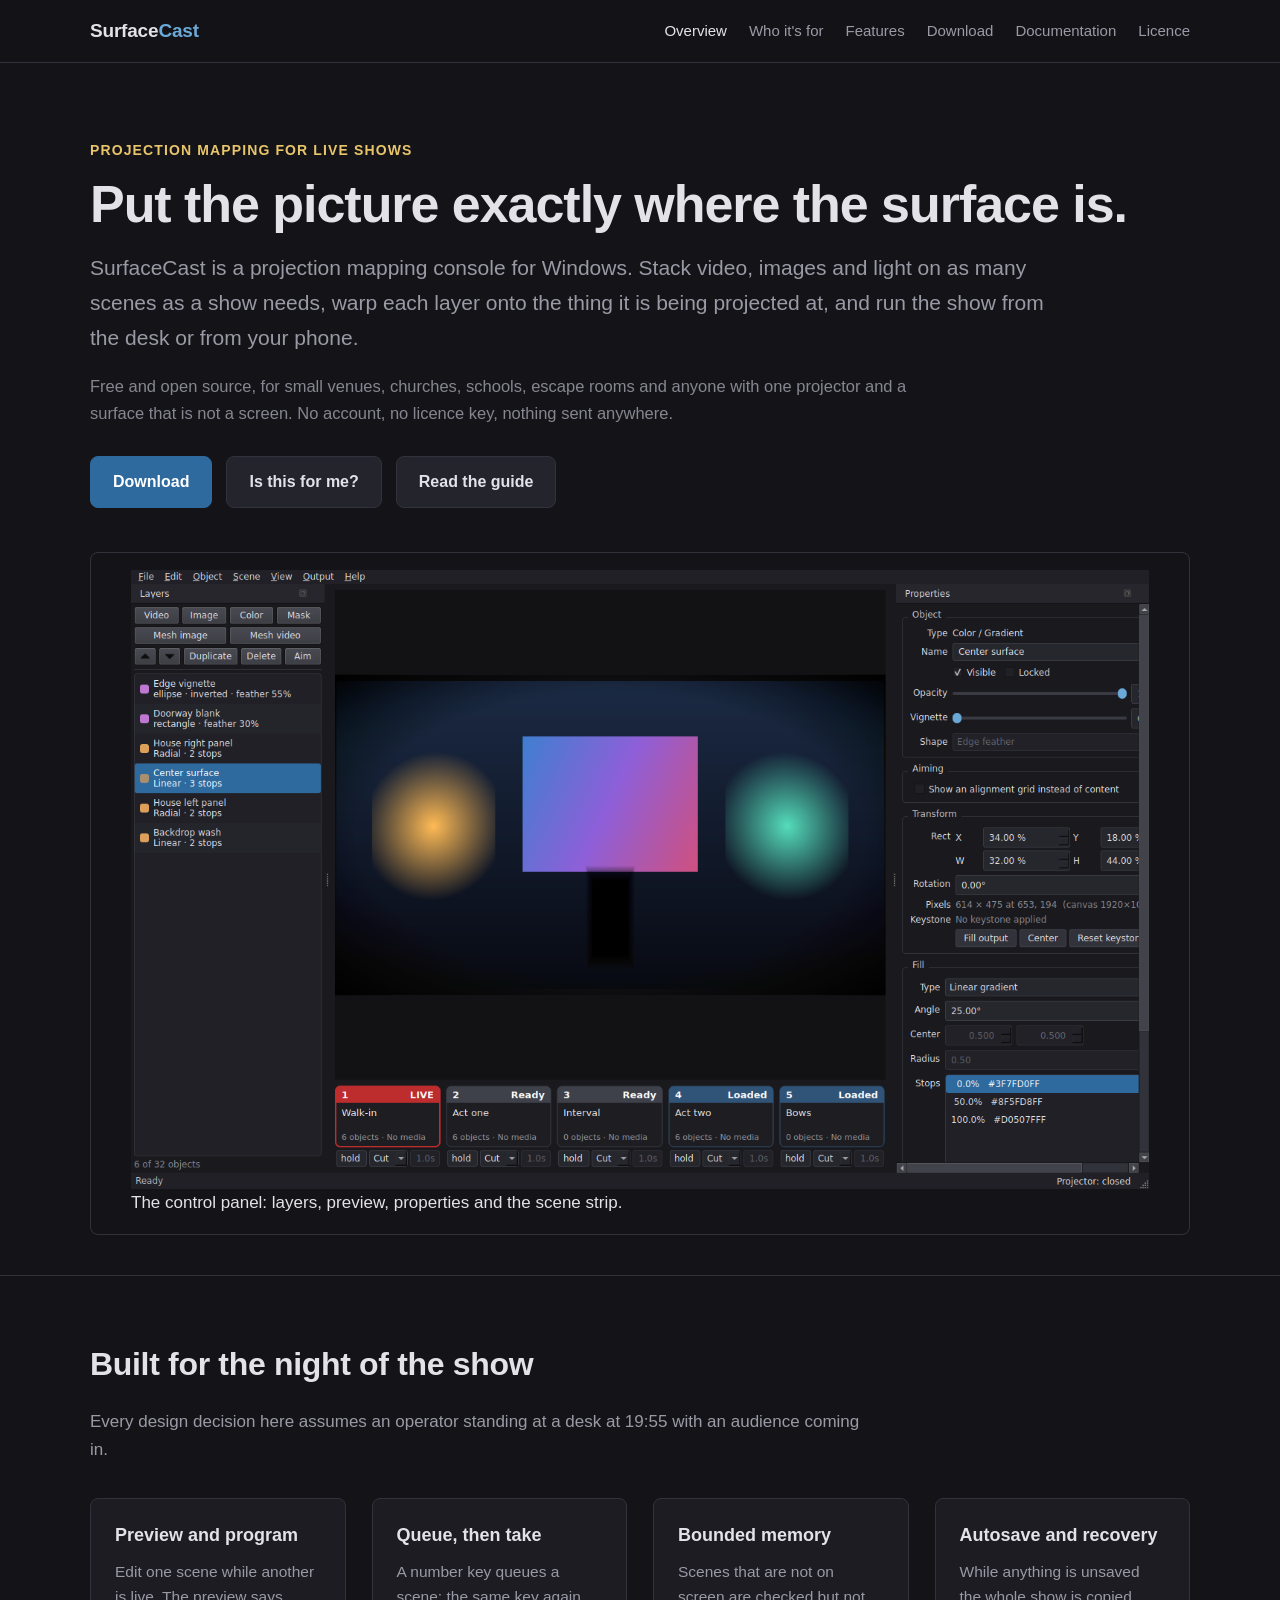
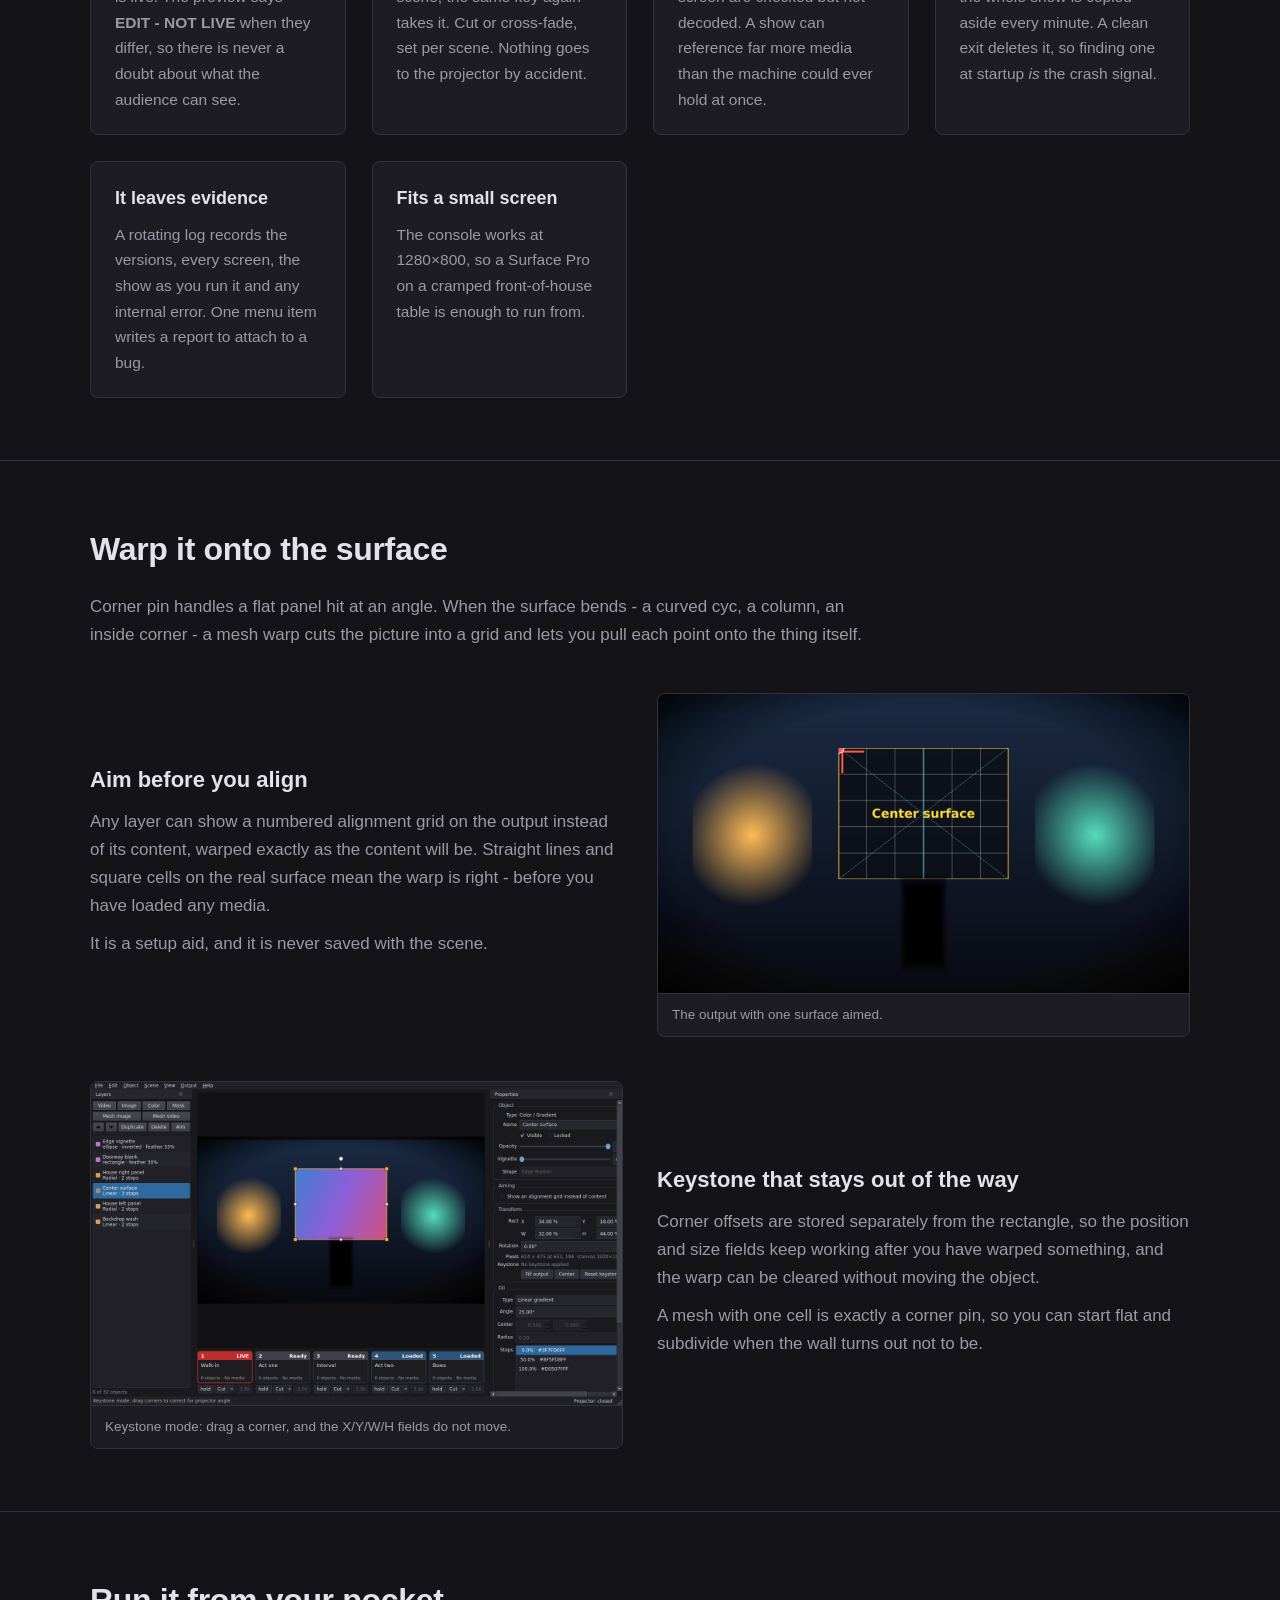
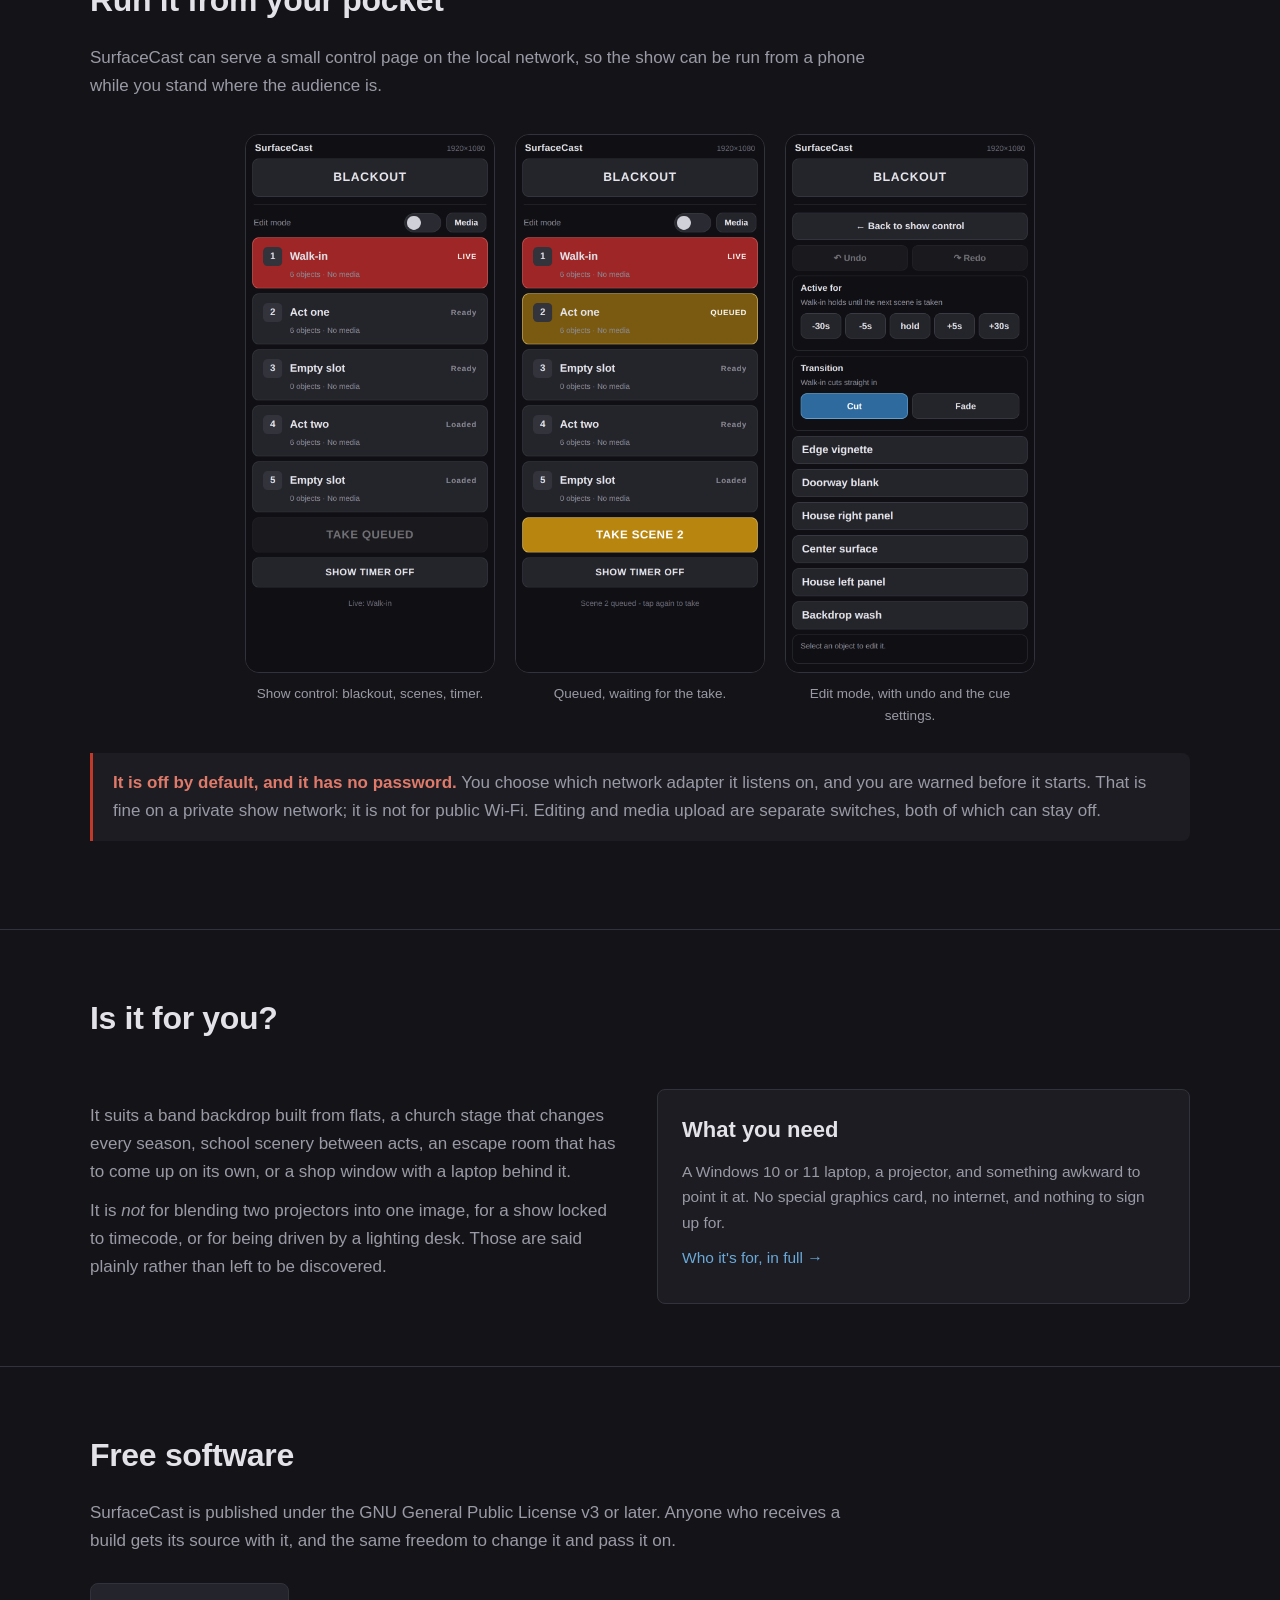
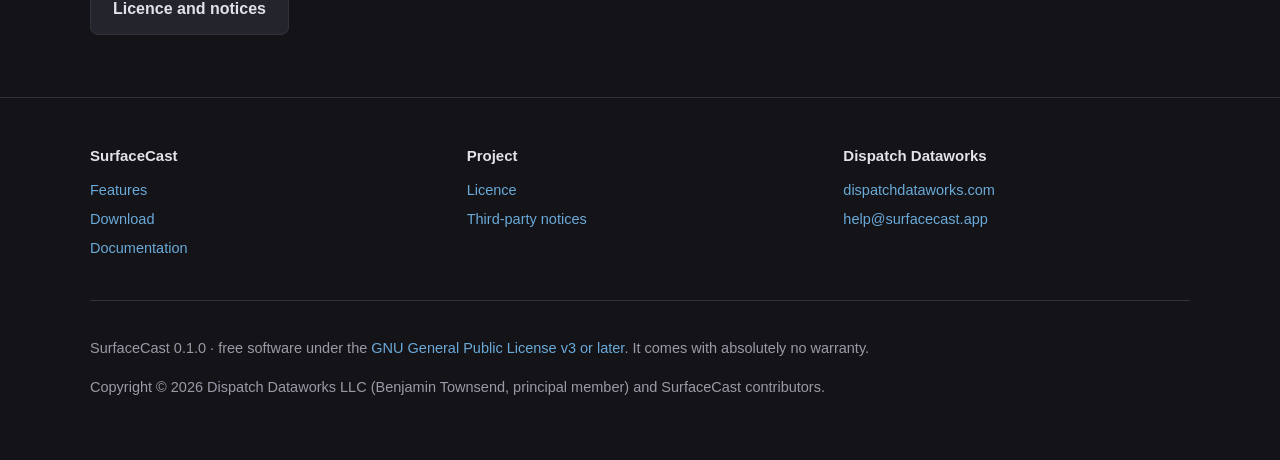
==== index.html @ 1dad0a5b "Publish site from SurfaceCast afdd592 Generated by tools/publish_site.py. Do not edit this repositor" ====
<!DOCTYPE html>
<html lang="en">
<head>
<meta charset="utf-8">
<meta name="viewport" content="width=device-width, initial-scale=1">
<title>SurfaceCast - projection mapping for live shows</title>
<meta name="description" content="Free, open-source projection mapping for Windows: warp video and images onto real surfaces and run the show from the desk or from a phone. For small venues, churches, schools and escape rooms.">
<meta property="og:title" content="SurfaceCast - projection mapping for live shows">
<meta property="og:description" content="Free, open-source projection mapping for Windows: warp video and images onto real surfaces and run the show from the desk or from a phone. For small venues, churches, schools and escape rooms.">
<meta property="og:type" content="website">
<link rel="icon" href="assets/favicon.svg" type="image/svg+xml">
<link rel="stylesheet" href="assets/site.css">
</head>
<body>
<header class="site-head">
  <div class="wrap">
    <a class="wordmark" href="index.html">Surface<span>Cast</span></a>
    <button class="nav-toggle" aria-expanded="false" hidden>Menu</button>
    <nav class="site-nav"><a href="index.html" aria-current="page">Overview</a><a href="who-its-for.html">Who it&#x27;s for</a><a href="features.html">Features</a><a href="download.html">Download</a><a href="docs/index.html">Documentation</a><a href="license.html">Licence</a></nav>
  </div>
</header>

<div class="hero">
  <div class="wrap">
    <p class="eyebrow">Projection mapping for live shows</p>
    <h1>Put the picture exactly where the surface is.</h1>
    <p class="lede">SurfaceCast is a projection mapping console for Windows. Stack video,
    images and light on as many scenes as a show needs, warp each layer onto the thing
    it is being projected at, and run the show from the desk or from your phone.</p>
    <p class="lede-sub">Free and open source, for small venues, churches, schools,
    escape rooms and anyone with one projector and a surface that is not a screen.
    No account, no licence key, nothing sent anywhere.</p>
    <div class="btn-row">
      <a class="btn btn-primary" href="download.html">Download</a>
      <a class="btn" href="who-its-for.html">Is this for me?</a>
      <a class="btn" href="docs/user-guide.html">Read the guide</a>
    </div>
    <div class="hero-shot"><figure><img src="assets/screens/console.png" alt="The SurfaceCast control panel running a show" loading="lazy" width="1368"><figcaption>The control panel: layers, preview, properties and the scene strip.</figcaption></figure></div>
  </div>
</div>

<section>
  <div class="wrap">
    <h2>Built for the night of the show</h2>
    <p>Every design decision here assumes an operator standing at a desk at 19:55
    with an audience coming in.</p>
    <div class="grid grid-3">
      <div class="card"><h3>Preview and program</h3>
      <p>Edit one scene while another is live. The preview says <strong>EDIT - NOT LIVE</strong>
      when they differ, so there is never a doubt about what the audience can see.</p></div>
      <div class="card"><h3>Queue, then take</h3>
      <p>A number key queues a scene; the same key again takes it. Cut or cross-fade,
      set per scene. Nothing goes to the projector by accident.</p></div>
      <div class="card"><h3>Bounded memory</h3>
      <p>Scenes that are not on screen are checked but not decoded. A show can
      reference far more media than the machine could ever hold at once.</p></div>
      <div class="card"><h3>Autosave and recovery</h3>
      <p>While anything is unsaved the whole show is copied aside every minute.
      A clean exit deletes it, so finding one at startup <em>is</em> the crash signal.</p></div>
      <div class="card"><h3>It leaves evidence</h3>
      <p>A rotating log records the versions, every screen, the show as you run it and
      any internal error. One menu item writes a report to attach to a bug.</p></div>
      <div class="card"><h3>Fits a small screen</h3>
      <p>The console works at 1280&times;800, so a Surface Pro on a cramped
      front-of-house table is enough to run from.</p></div>
    </div>
  </div>
</section>

<section>
  <div class="wrap">
    <h2>Warp it onto the surface</h2>
    <p>Corner pin handles a flat panel hit at an angle. When the surface bends -
    a curved cyc, a column, an inside corner - a mesh warp cuts the picture into a
    grid and lets you pull each point onto the thing itself.</p>
    <div class="feature">
      <div>
        <h3>Aim before you align</h3>
        <p>Any layer can show a numbered alignment grid on the output instead of its
        content, warped exactly as the content will be. Straight lines and square cells
        on the real surface mean the warp is right - before you have loaded any media.</p>
        <p>It is a setup aid, and it is never saved with the scene.</p>
      </div>
      <figure><img src="assets/screens/projector-aiming.png" alt="A projector output with an alignment grid on one surface" loading="lazy" width="1368"><figcaption>The output with one surface aimed.</figcaption></figure>
    </div>
    <div class="feature">
      <figure><img src="assets/screens/console-keystone.png" alt="The control panel in keystone mode" loading="lazy" width="1368"><figcaption>Keystone mode: drag a corner, and the X/Y/W/H fields do not move.</figcaption></figure>
      <div>
        <h3>Keystone that stays out of the way</h3>
        <p>Corner offsets are stored separately from the rectangle, so the position and
        size fields keep working after you have warped something, and the warp can be
        cleared without moving the object.</p>
        <p>A mesh with one cell is exactly a corner pin, so you can start flat and
        subdivide when the wall turns out not to be.</p>
      </div>
    </div>
  </div>
</section>

<section>
  <div class="wrap">
    <h2>Run it from your pocket</h2>
    <p>SurfaceCast can serve a small control page on the local network, so the show can
    be run from a phone while you stand where the audience is.</p>
    <div class="phones">
      <figure><img src="assets/screens/phone-show.png" alt="The remote control page on a phone" loading="lazy">
      <figcaption>Show control: blackout, scenes, timer.</figcaption></figure>
      <figure><img src="assets/screens/phone-queued.png" alt="A scene queued on the phone remote" loading="lazy">
      <figcaption>Queued, waiting for the take.</figcaption></figure>
      <figure><img src="assets/screens/phone-edit.png" alt="Editing a scene from the phone" loading="lazy">
      <figcaption>Edit mode, with undo and the cue settings.</figcaption></figure>
    </div>
    <div class="note warn">
      <p><strong>It is off by default, and it has no password.</strong> You choose which
      network adapter it listens on, and you are warned before it starts. That is fine on
      a private show network; it is not for public Wi-Fi. Editing and media upload are
      separate switches, both of which can stay off.</p>
    </div>
  </div>
</section>

<section>
  <div class="wrap">
    <h2>Is it for you?</h2>
    <div class="feature">
      <div>
        <p>It suits a band backdrop built from flats, a church stage that changes every
        season, school scenery between acts, an escape room that has to come up on its
        own, or a shop window with a laptop behind it.</p>
        <p>It is <em>not</em> for blending two projectors into one image, for a show
        locked to timecode, or for being driven by a lighting desk. Those are said
        plainly rather than left to be discovered.</p>
      </div>
      <div class="card"><h3>What you need</h3>
      <p>A Windows 10 or 11 laptop, a projector, and something awkward to point it at.
      No special graphics card, no internet, and nothing to sign up for.</p>
      <p><a href="who-its-for.html">Who it's for, in full &rarr;</a></p></div>
    </div>
  </div>
</section>

<section>
  <div class="wrap">
    <h2>Free software</h2>
    <p>SurfaceCast is published under the GNU General Public License v3 or later.
    Anyone who receives a build gets its source with it, and the same freedom to change
    it and pass it on.</p>
    <div class="btn-row">
      <a class="btn" href="license.html">Licence and notices</a>
    </div>
  </div>
</section>

<footer class="site-foot">
  <div class="wrap">
    <div class="cols">
      <div>
        <h4>SurfaceCast</h4>
        <ul>
          <li><a href="features.html">Features</a></li>
          <li><a href="download.html">Download</a></li>
          <li><a href="docs/index.html">Documentation</a></li>
        </ul>
      </div>
      <div>
        <h4>Project</h4>
        <ul>
          <li><a href="license.html">Licence</a></li>
          <li><a href="docs/notices.html">Third-party notices</a></li>
        </ul>
      </div>
      <div>
        <h4>Dispatch Dataworks</h4>
        <ul>
          <li><a href="https://dispatchdataworks.com">dispatchdataworks.com</a></li>
          <li><a href="mailto:help@surfacecast.app">help@surfacecast.app</a></li>
        </ul>
      </div>
    </div>
    <div class="legal">
      <p>SurfaceCast 0.1.0 &middot; free software under the
      <a href="license.html">GNU General Public License v3 or later</a>.
      It comes with absolutely no warranty.</p>
      <p>Copyright &copy; 2026 Dispatch Dataworks LLC (Benjamin Townsend, principal member) and SurfaceCast contributors.</p>
    </div>
  </div>
</footer>
<script src="assets/site.js" defer></script>
</body>
</html>
---- assets/site.css ----
/* SurfaceCast website.
 *
 * Every brand value lives in the block below. The palette is SurfaceCast's
 * own interface, so the site and the program look like the same thing; swap
 * these for Dispatch Dataworks' house colours to match the parent site.
 */
:root {
  --brand-bg:        #141418;
  --brand-surface:   #1c1c22;
  --brand-raised:    #24242c;
  --brand-line:      #32323c;
  --brand-text:      #e2e2e8;
  --brand-muted:     #9a9aa6;
  --brand-accent:    #6aa9d8;   /* the blue the app uses for selection */
  --brand-accent-dk: #2f6a9e;
  --brand-warm:      #e8c46a;   /* the amber the app uses for queued/keys */
  --brand-live:      #c0392b;   /* the red for LIVE */
  --brand-font: "Segoe UI", -apple-system, BlinkMacSystemFont, Roboto, "Helvetica Neue", Arial, sans-serif;
  --brand-mono: "Cascadia Mono", "SF Mono", Consolas, "Liberation Mono", monospace;
  --measure: 1140px;
  --radius: 8px;
}

*, *::before, *::after { box-sizing: border-box; }

html { scroll-behavior: smooth; }
body {
  margin: 0;
  background: var(--brand-bg);
  color: var(--brand-text);
  font-family: var(--brand-font);
  font-size: 17px;
  line-height: 1.65;
  -webkit-font-smoothing: antialiased;
}

a { color: var(--brand-accent); text-decoration: none; }
a:hover { text-decoration: underline; }
img { max-width: 100%; height: auto; display: block; }
code, pre, kbd { font-family: var(--brand-mono); }

.wrap { max-width: var(--measure); margin: 0 auto; padding: 0 20px; }

/* -- header ---------------------------------------------------------- */
.site-head {
  position: sticky; top: 0; z-index: 20;
  background: rgba(20, 20, 24, 0.92);
  backdrop-filter: blur(8px);
  border-bottom: 1px solid var(--brand-line);
}
.site-head .wrap { display: flex; align-items: center; gap: 24px; height: 62px; }
.wordmark { font-weight: 700; font-size: 19px; letter-spacing: -0.01em; color: var(--brand-text); }
.wordmark span { color: var(--brand-accent); }
.site-nav { margin-left: auto; display: flex; gap: 22px; align-items: center; flex-wrap: wrap; }
.site-nav a { color: var(--brand-muted); font-size: 15px; }
.site-nav a:hover, .site-nav a[aria-current="page"] { color: var(--brand-text); text-decoration: none; }

.nav-toggle { display: none; background: none; border: 1px solid var(--brand-line);
  color: var(--brand-text); border-radius: 6px; padding: 6px 10px; font-size: 15px; cursor: pointer; }

/* -- buttons --------------------------------------------------------- */
.btn {
  display: inline-block; padding: 12px 22px; border-radius: var(--radius);
  font-weight: 600; font-size: 16px; border: 1px solid var(--brand-line);
  background: var(--brand-raised); color: var(--brand-text);
}
.btn:hover { text-decoration: none; border-color: var(--brand-accent); }
.btn-primary { background: var(--brand-accent-dk); border-color: var(--brand-accent-dk); color: #fff; }
.btn-primary:hover { background: var(--brand-accent); border-color: var(--brand-accent); }
.btn-row { display: flex; gap: 14px; flex-wrap: wrap; margin: 28px 0 0; }

/* -- hero ------------------------------------------------------------ */
.hero { padding: 76px 0 40px; border-bottom: 1px solid var(--brand-line); }
.hero h1 { font-size: clamp(34px, 5vw, 52px); line-height: 1.1; margin: 0 0 18px; letter-spacing: -0.02em; }
.hero .lede { font-size: clamp(18px, 2.2vw, 21px); color: var(--brand-muted); max-width: 46em; margin: 0; }
.hero-shot { margin-top: 44px; border: 1px solid var(--brand-line); border-radius: var(--radius); overflow: hidden; }
.eyebrow { color: var(--brand-warm); font-size: 14px; font-weight: 600; letter-spacing: 0.08em;
  text-transform: uppercase; margin: 0 0 14px; }

/* -- sections -------------------------------------------------------- */
section { padding: 62px 0; border-bottom: 1px solid var(--brand-line); }
section h2 { font-size: clamp(24px, 3vw, 32px); margin: 0 0 12px; letter-spacing: -0.01em; }
section > .wrap > p { color: var(--brand-muted); max-width: 46em; }

.grid { display: grid; gap: 26px; margin-top: 34px; }
.grid-2 { grid-template-columns: repeat(auto-fit, minmax(300px, 1fr)); }
.grid-3 { grid-template-columns: repeat(auto-fit, minmax(250px, 1fr)); }

.card { background: var(--brand-surface); border: 1px solid var(--brand-line);
  border-radius: var(--radius); padding: 22px 24px; }
.card h3 { margin: 0 0 8px; font-size: 18px; }
.card p { margin: 0; color: var(--brand-muted); font-size: 15.5px; }

.feature { display: grid; gap: 34px; align-items: center; margin-top: 44px;
  grid-template-columns: repeat(auto-fit, minmax(320px, 1fr)); }
.feature figure { margin: 0; border: 1px solid var(--brand-line); border-radius: var(--radius); overflow: hidden; }
.feature figcaption { padding: 10px 14px; font-size: 13.5px; color: var(--brand-muted);
  background: var(--brand-surface); border-top: 1px solid var(--brand-line); }
.feature h3 { font-size: 22px; margin: 0 0 10px; }
.feature p { color: var(--brand-muted); margin: 0 0 10px; }

.phones { display: flex; gap: 20px; flex-wrap: wrap; justify-content: center; margin-top: 34px; }
.phones figure { margin: 0; max-width: 250px; }
.phones img { border: 1px solid var(--brand-line); border-radius: 14px; }
.phones figcaption { text-align: center; font-size: 13.5px; color: var(--brand-muted); padding-top: 10px; }

.note { background: var(--brand-surface); border-left: 3px solid var(--brand-warm);
  border-radius: 0 var(--radius) var(--radius) 0; padding: 16px 20px; margin: 26px 0; }
.note strong { color: var(--brand-warm); }
.note p { margin: 0; color: var(--brand-muted); }
.note.warn { border-left-color: var(--brand-live); }
.note.warn strong { color: #e07a6a; }

/* -- docs ------------------------------------------------------------ */
.doc-layout { display: grid; grid-template-columns: 250px minmax(0, 1fr); gap: 44px; padding: 44px 0; }
.doc-nav { position: sticky; top: 86px; align-self: start; max-height: calc(100vh - 110px); overflow-y: auto; }
.doc-nav h4 { font-size: 12.5px; text-transform: uppercase; letter-spacing: 0.08em;
  color: var(--brand-muted); margin: 0 0 10px; }
.doc-nav ul { list-style: none; margin: 0 0 24px; padding: 0; }
.doc-nav li { margin: 0 0 3px; }
.doc-nav a { display: block; padding: 5px 10px; border-radius: 5px; font-size: 15px; color: var(--brand-muted); }
.doc-nav a:hover { background: var(--brand-surface); color: var(--brand-text); text-decoration: none; }
.doc-nav a[aria-current="page"] { background: var(--brand-raised); color: var(--brand-text); }
/* The header is sticky, so a heading jumped to from the contents would land
   underneath it. Reserve its height above every heading that can be a target. */
.doc-body :is(h1, h2, h3, h4)[id] { scroll-margin-top: 92px; }
/* Sits under the hero lede, so it needs air above it and a size that reads
   as secondary rather than as a second first sentence. */
.hero .lede-sub { max-width: 52em; margin: 18px 0 0; color: var(--brand-muted);
  font-size: clamp(15px, 1.4vw, 16.5px); opacity: 0.85; }
.note-plain { color: var(--brand-muted); margin-top: 22px; }
.doc-toc { margin-bottom: 26px; }
.doc-toc a { font-size: 14px; padding: 3px 10px; }


.doc-body { min-width: 0; }
.doc-body h1 { font-size: 34px; margin: 0 0 8px; letter-spacing: -0.02em; }
.doc-body h2 { font-size: 25px; margin: 44px 0 12px; padding-top: 14px; border-top: 1px solid var(--brand-line); }
.doc-body h3 { font-size: 19px; margin: 30px 0 8px; }
.doc-body h4 { font-size: 16.5px; margin: 22px 0 6px; }
.doc-body p, .doc-body li { color: #cfcfd8; }
.doc-body a code { color: var(--brand-accent); }
.doc-body code { background: var(--brand-raised); padding: 2px 6px; border-radius: 4px; font-size: 0.88em; }
.doc-body pre { background: var(--brand-surface); border: 1px solid var(--brand-line);
  border-radius: var(--radius); padding: 16px 18px; overflow-x: auto; font-size: 14.5px; line-height: 1.55; }
.doc-body pre code { background: none; padding: 0; }
.doc-body blockquote { margin: 22px 0; padding: 4px 20px; border-left: 3px solid var(--brand-accent-dk);
  color: var(--brand-muted); }
.doc-body table { border-collapse: collapse; width: 100%; margin: 22px 0; font-size: 15px; display: block; overflow-x: auto; }
.doc-body th, .doc-body td { border: 1px solid var(--brand-line); padding: 8px 12px; text-align: left; vertical-align: top; }
.doc-body th { background: var(--brand-surface); color: var(--brand-warm); font-weight: 600; }
.doc-body hr { border: none; border-top: 1px solid var(--brand-line); margin: 36px 0; }
.doc-body img { border: 1px solid var(--brand-line); border-radius: var(--radius); margin: 22px 0; }
.doc-body .task { list-style: none; margin-left: -22px; }
.doc-body .task::before { content: "☐"; color: var(--brand-muted); padding-right: 9px; }
.doc-meta { color: var(--brand-muted); font-size: 14.5px; margin: 0 0 30px; padding-bottom: 18px;
  border-bottom: 1px solid var(--brand-line); }

/* -- downloads ------------------------------------------------------- */
.dl { display: grid; gap: 22px; grid-template-columns: repeat(auto-fit, minmax(290px, 1fr)); margin-top: 34px; }
.dl-card { background: var(--brand-surface); border: 1px solid var(--brand-line);
  border-radius: var(--radius); padding: 26px; display: flex; flex-direction: column; }
.dl-card h3 { margin: 0 0 6px; font-size: 20px; }
.dl-card .meta { color: var(--brand-muted); font-size: 14px; margin: 0 0 16px; }
.dl-card p { color: var(--brand-muted); font-size: 15.5px; margin: 0 0 20px; }
.dl-card .btn { margin-top: auto; text-align: center; }

/* -- footer ---------------------------------------------------------- */
.site-foot { padding: 46px 0; color: var(--brand-muted); font-size: 14.5px; }
.site-foot .cols { display: grid; gap: 30px; grid-template-columns: repeat(auto-fit, minmax(210px, 1fr)); }
.site-foot h4 { color: var(--brand-text); font-size: 15px; margin: 0 0 10px; }
.site-foot ul { list-style: none; margin: 0; padding: 0; }
.site-foot li { margin-bottom: 5px; }
.site-foot .legal { margin-top: 34px; padding-top: 22px; border-top: 1px solid var(--brand-line); }

/* -- small screens --------------------------------------------------- */
@media (max-width: 860px) {
  .doc-layout { grid-template-columns: 1fr; gap: 24px; }
  .doc-nav { position: static; max-height: none; border-bottom: 1px solid var(--brand-line); padding-bottom: 14px; }
  .nav-toggle { display: block; }
  .site-nav { display: none; width: 100%; flex-direction: column; align-items: flex-start; gap: 4px;
    padding: 10px 0 16px; }
  .site-head .wrap { flex-wrap: wrap; height: auto; padding-top: 12px; padding-bottom: 4px; }
  .site-nav.open { display: flex; }
  .hero { padding: 48px 0 30px; }
}

@media (prefers-reduced-motion: reduce) {
  html { scroll-behavior: auto; }
}
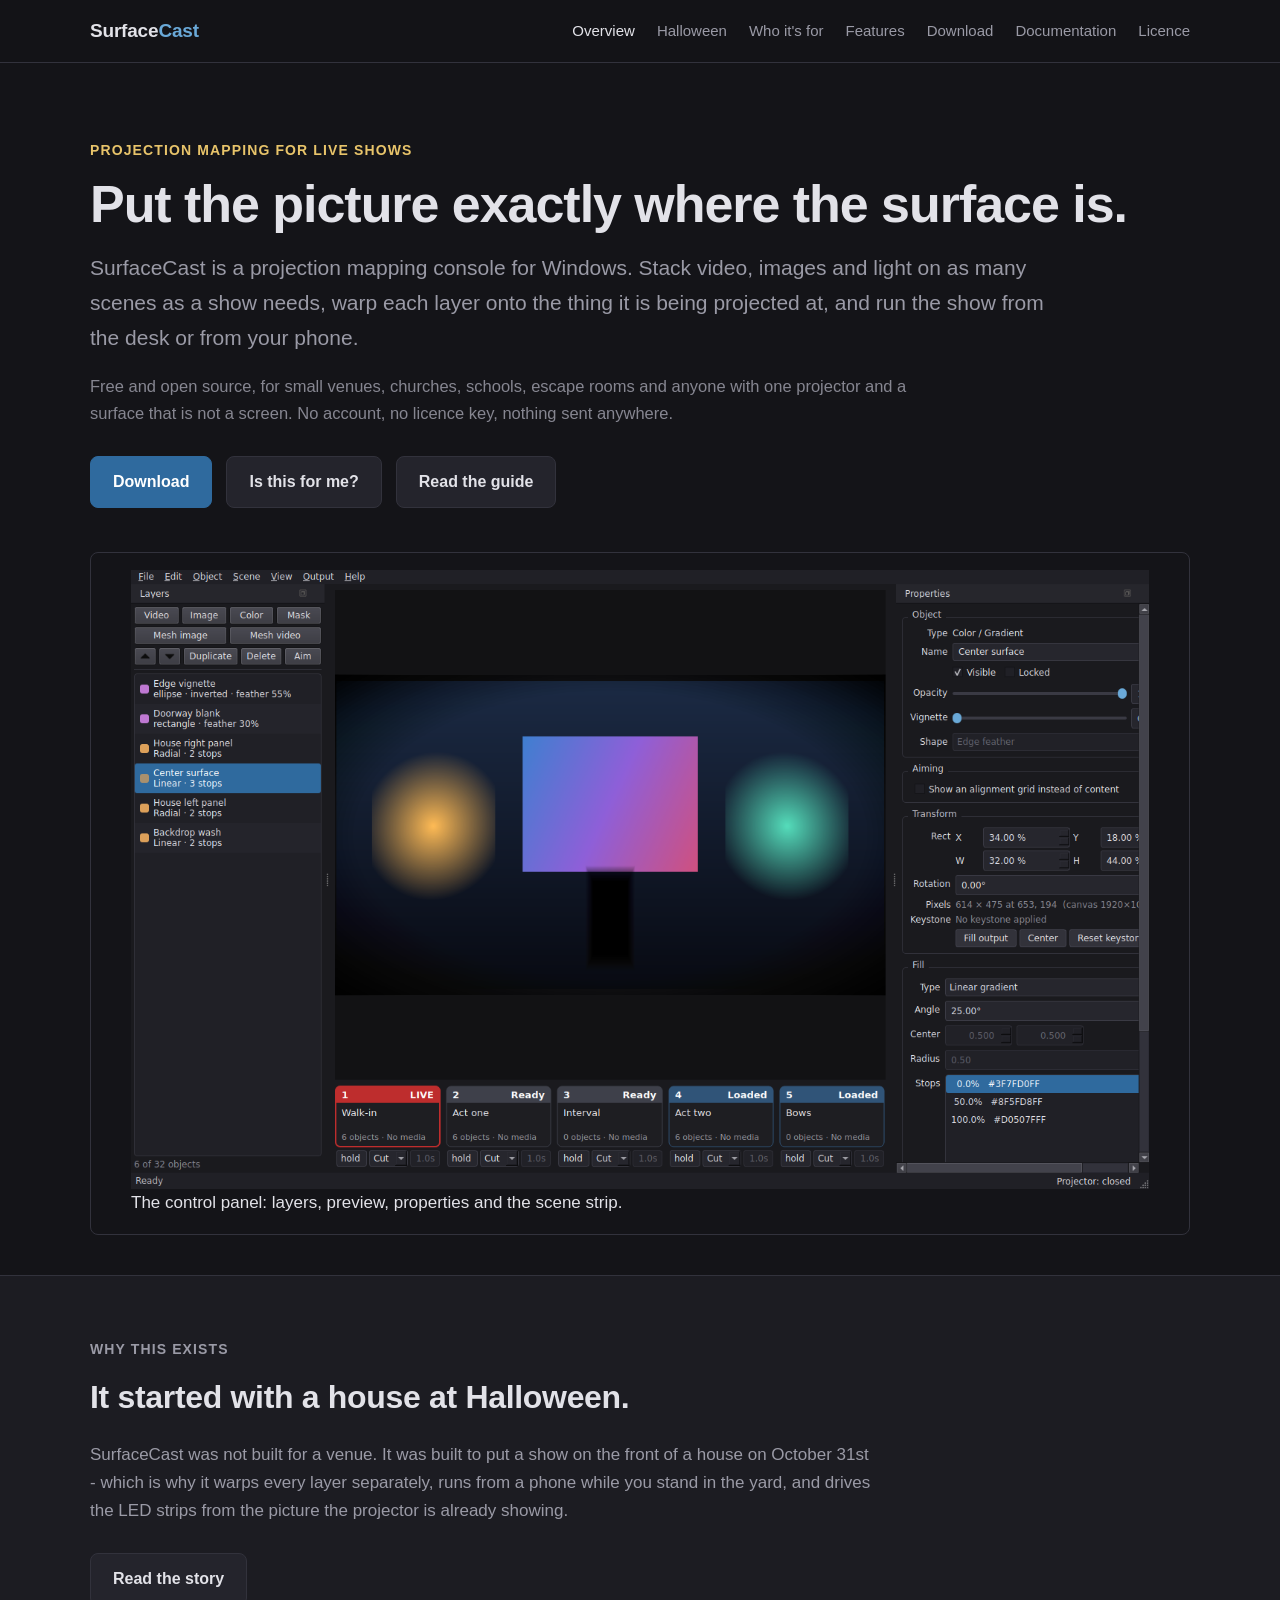
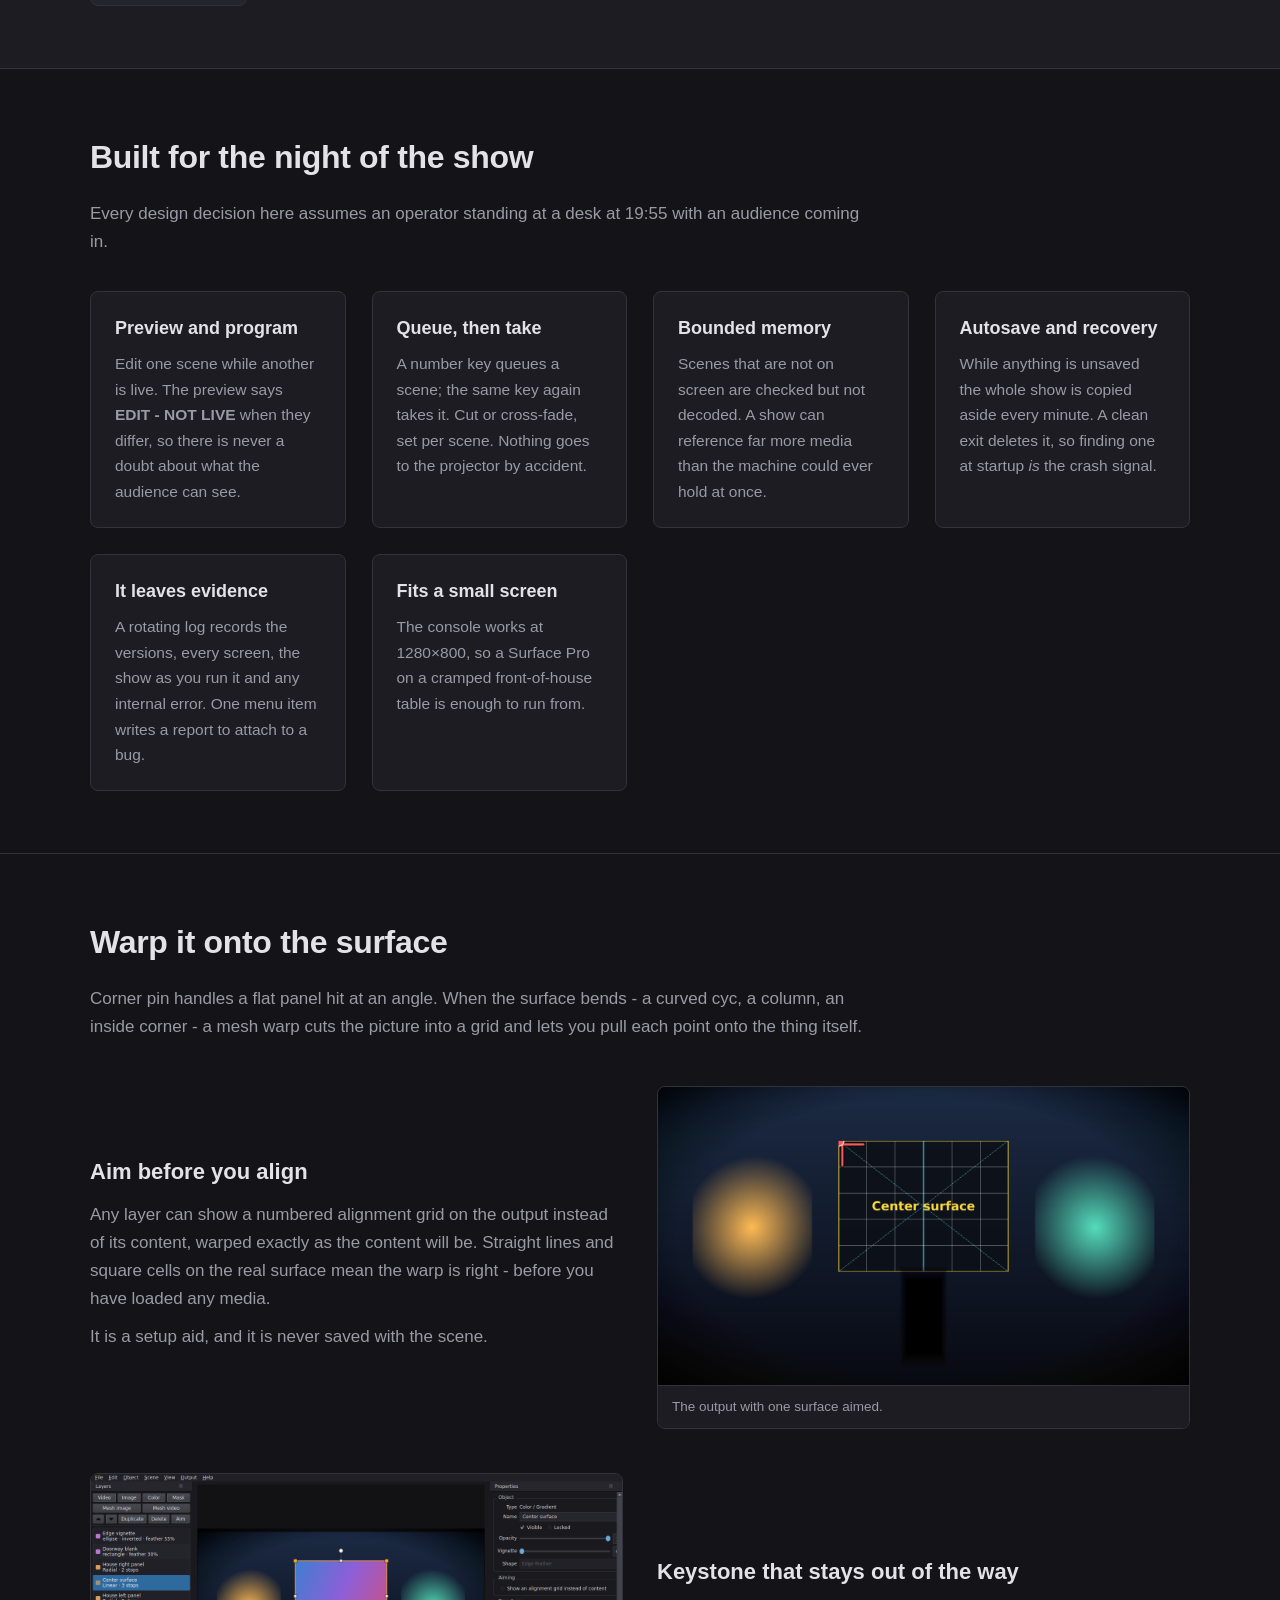
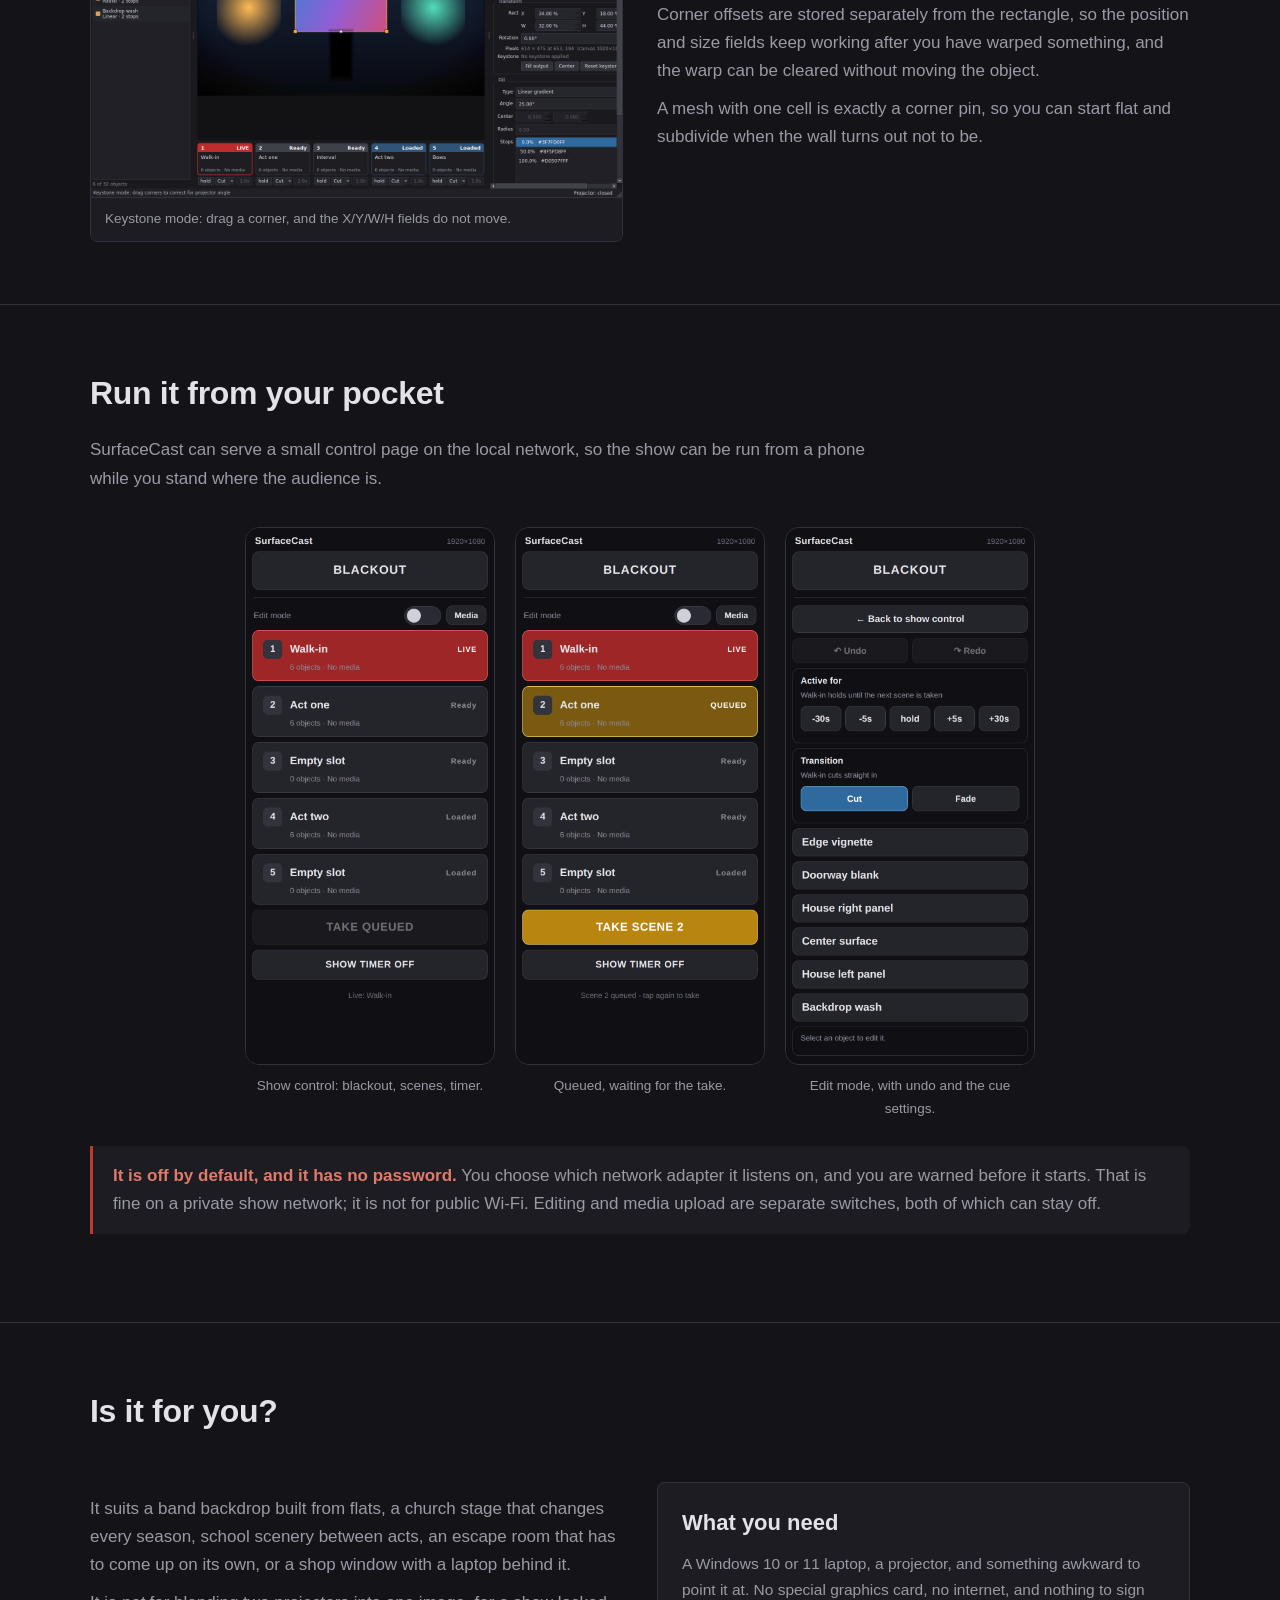
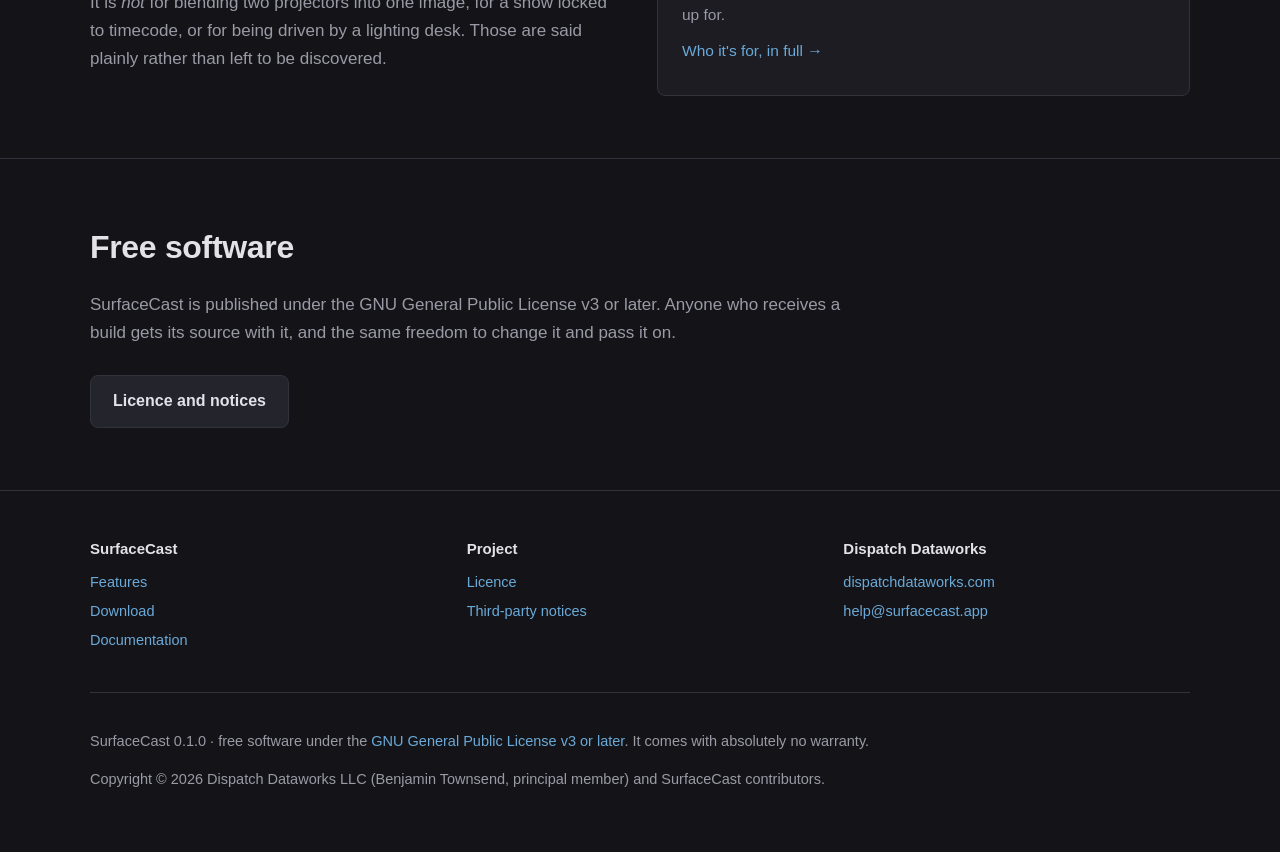
==== commit 9412c780: "Publish site from SurfaceCast 428843a Generated by tools/publish_site.py. Do not edit this repositor" ====
--- a/index.html
+++ b/index.html
@@ -16,7 +16,7 @@
   <div class="wrap">
     <a class="wordmark" href="index.html">Surface<span>Cast</span></a>
     <button class="nav-toggle" aria-expanded="false" hidden>Menu</button>
-    <nav class="site-nav"><a href="index.html" aria-current="page">Overview</a><a href="who-its-for.html">Who it&#x27;s for</a><a href="features.html">Features</a><a href="download.html">Download</a><a href="docs/index.html">Documentation</a><a href="license.html">Licence</a></nav>
+    <nav class="site-nav"><a href="index.html" aria-current="page">Overview</a><a href="halloween.html">Halloween</a><a href="who-its-for.html">Who it&#x27;s for</a><a href="features.html">Features</a><a href="download.html">Download</a><a href="docs/index.html">Documentation</a><a href="license.html">Licence</a></nav>
   </div>
 </header>
 
@@ -38,6 +38,19 @@
     <div class="hero-shot"><figure><img src="assets/screens/console.png" alt="The SurfaceCast control panel running a show" loading="lazy" width="1368"><figcaption>The control panel: layers, preview, properties and the scene strip.</figcaption></figure></div>
   </div>
 </div>
+
+<section class="band">
+  <div class="wrap">
+    <p class="eyebrow">Why this exists</p>
+    <h2>It started with a house at Halloween.</h2>
+    <p>SurfaceCast was not built for a venue. It was built to put a show on the
+    front of a house on October 31st - which is why it warps every
+    layer separately, runs from a phone while you stand in the yard, and drives
+    the LED strips from the picture the projector is already showing.</p>
+    
+    <div class="btn-row"><a class="btn" href="halloween.html">Read the story</a></div>
+  </div>
+</section>
 
 <section>
   <div class="wrap">
--- a/assets/site.css
+++ b/assets/site.css
@@ -90,6 +90,22 @@
   border-radius: var(--radius); padding: 22px 24px; }
 .card h3 { margin: 0 0 8px; font-size: 18px; }
 .card p { margin: 0; color: var(--brand-muted); font-size: 15.5px; }
+
+/* A section set apart from the ones either side of it, for the Halloween
+   story on the home page and the closing note on the story page itself. */
+.band { background: var(--brand-surface); }
+.band .eyebrow { margin-bottom: 10px; }
+
+/* The demo footage. One clip and a few photographs of a real show, so they
+   are given the width to be looked at rather than scaled into a card. */
+.demo-video { margin: 34px 0 0; border: 1px solid var(--brand-line);
+  border-radius: var(--radius); overflow: hidden; background: #000; }
+.demo-video video { display: block; width: 100%; height: auto; }
+.demo-video figcaption, .demo-stills figcaption { padding: 10px 14px;
+  font-size: 13.5px; color: var(--brand-muted); background: var(--brand-surface); }
+.demo-stills figure { margin: 0; border: 1px solid var(--brand-line);
+  border-radius: var(--radius); overflow: hidden; }
+.demo-stills img { display: block; width: 100%; height: auto; }
 
 .feature { display: grid; gap: 34px; align-items: center; margin-top: 44px;
   grid-template-columns: repeat(auto-fit, minmax(320px, 1fr)); }
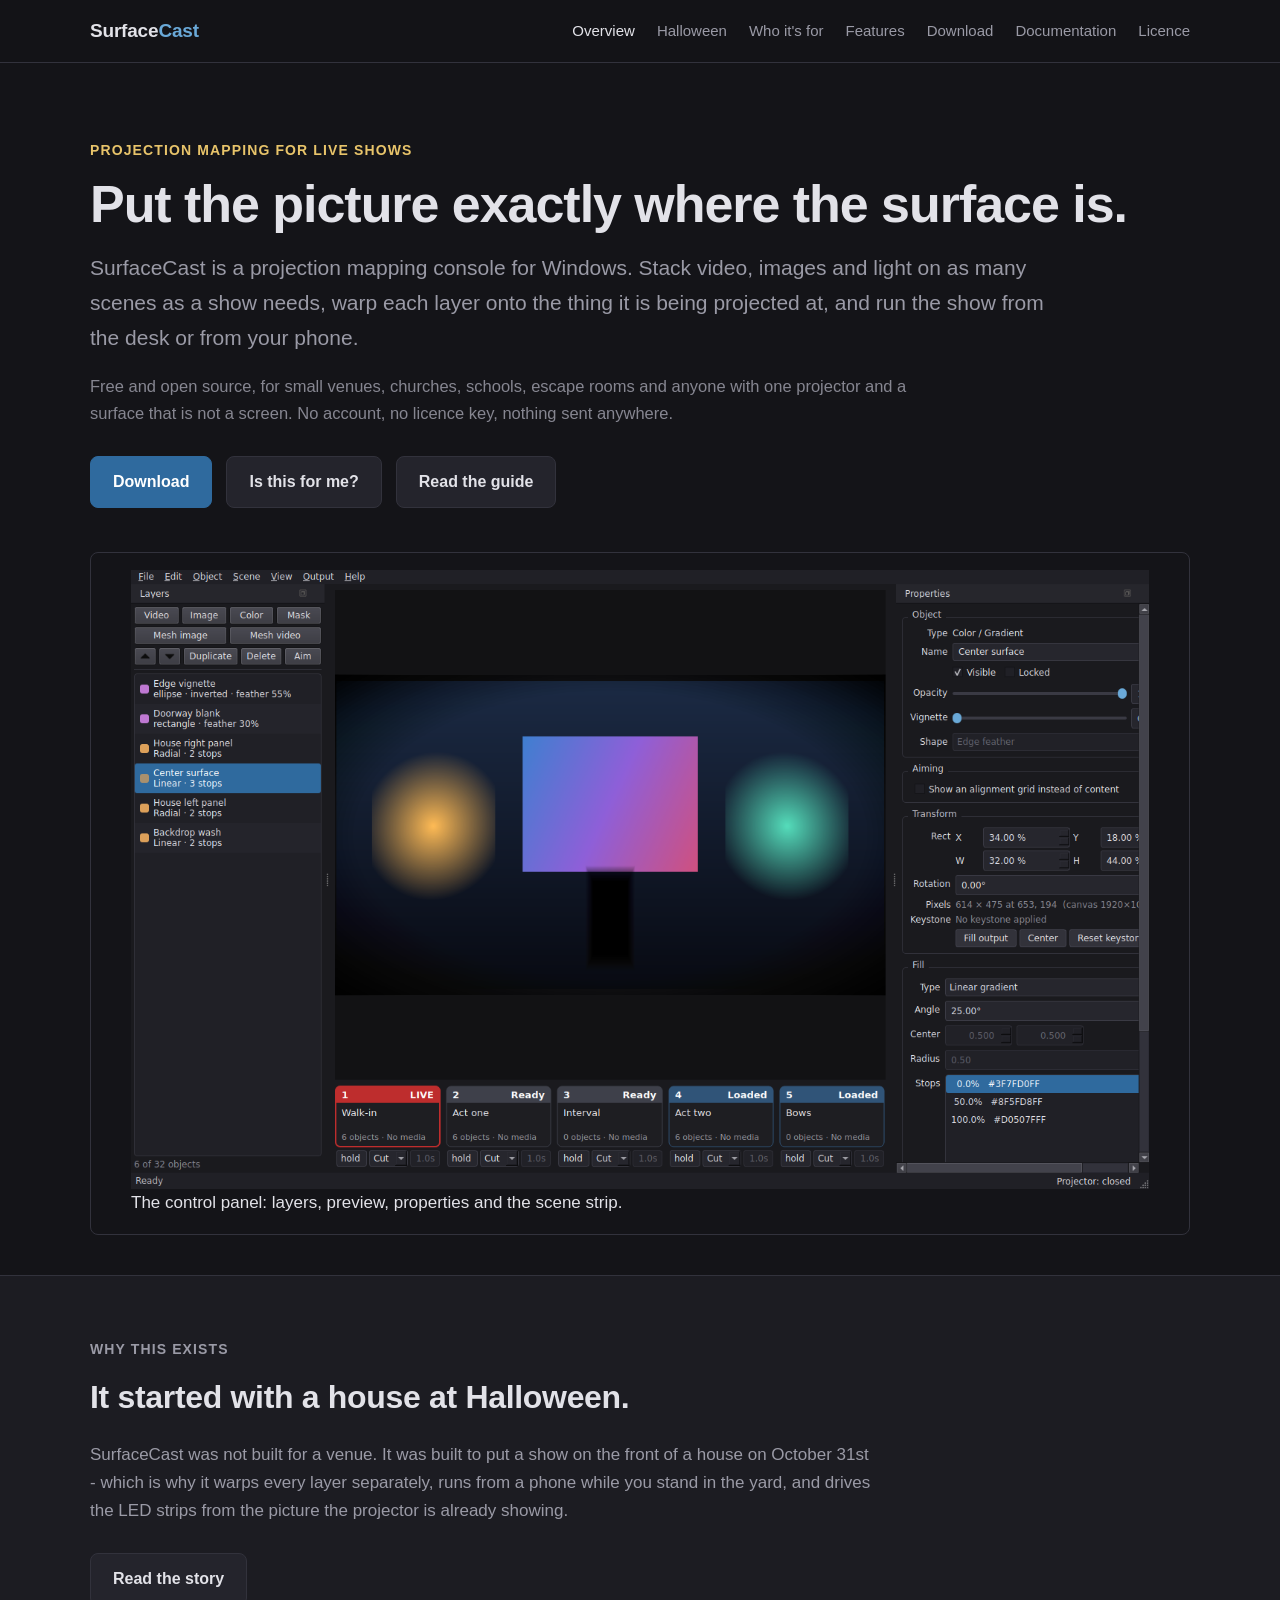
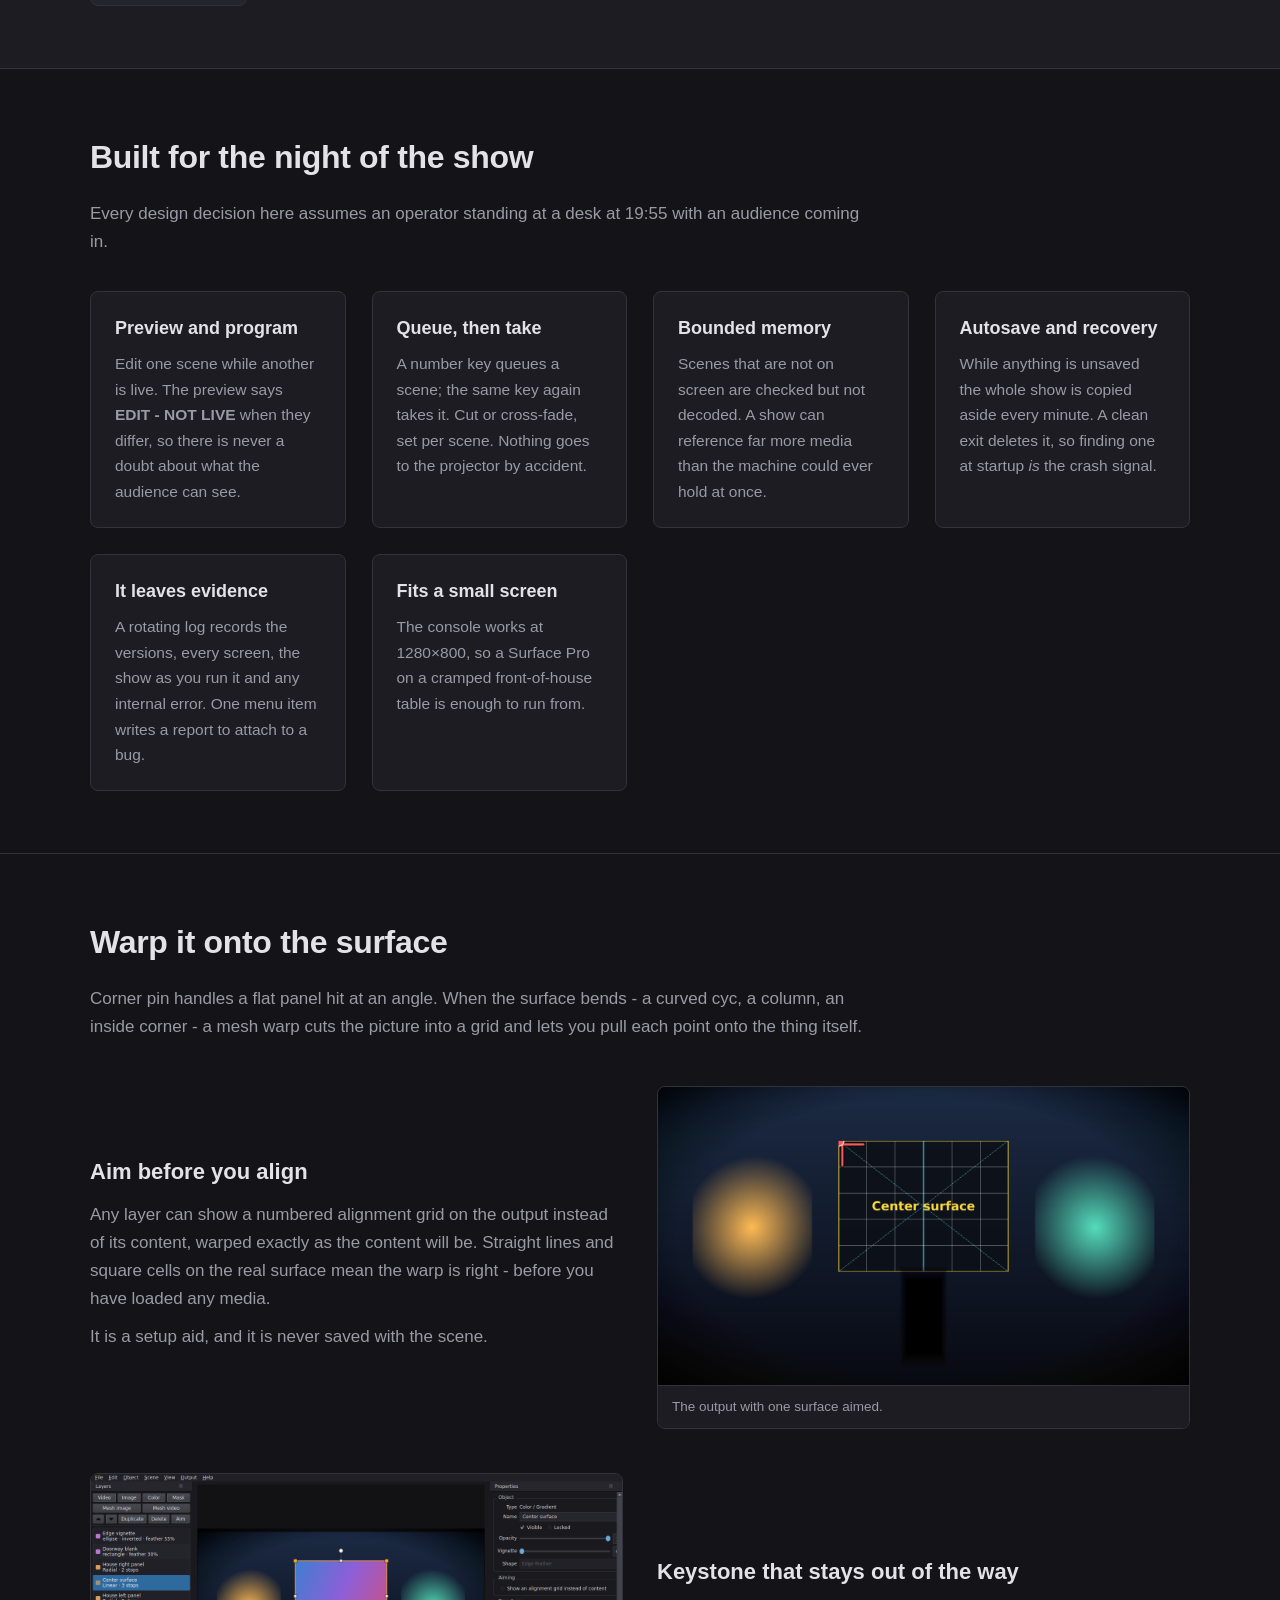
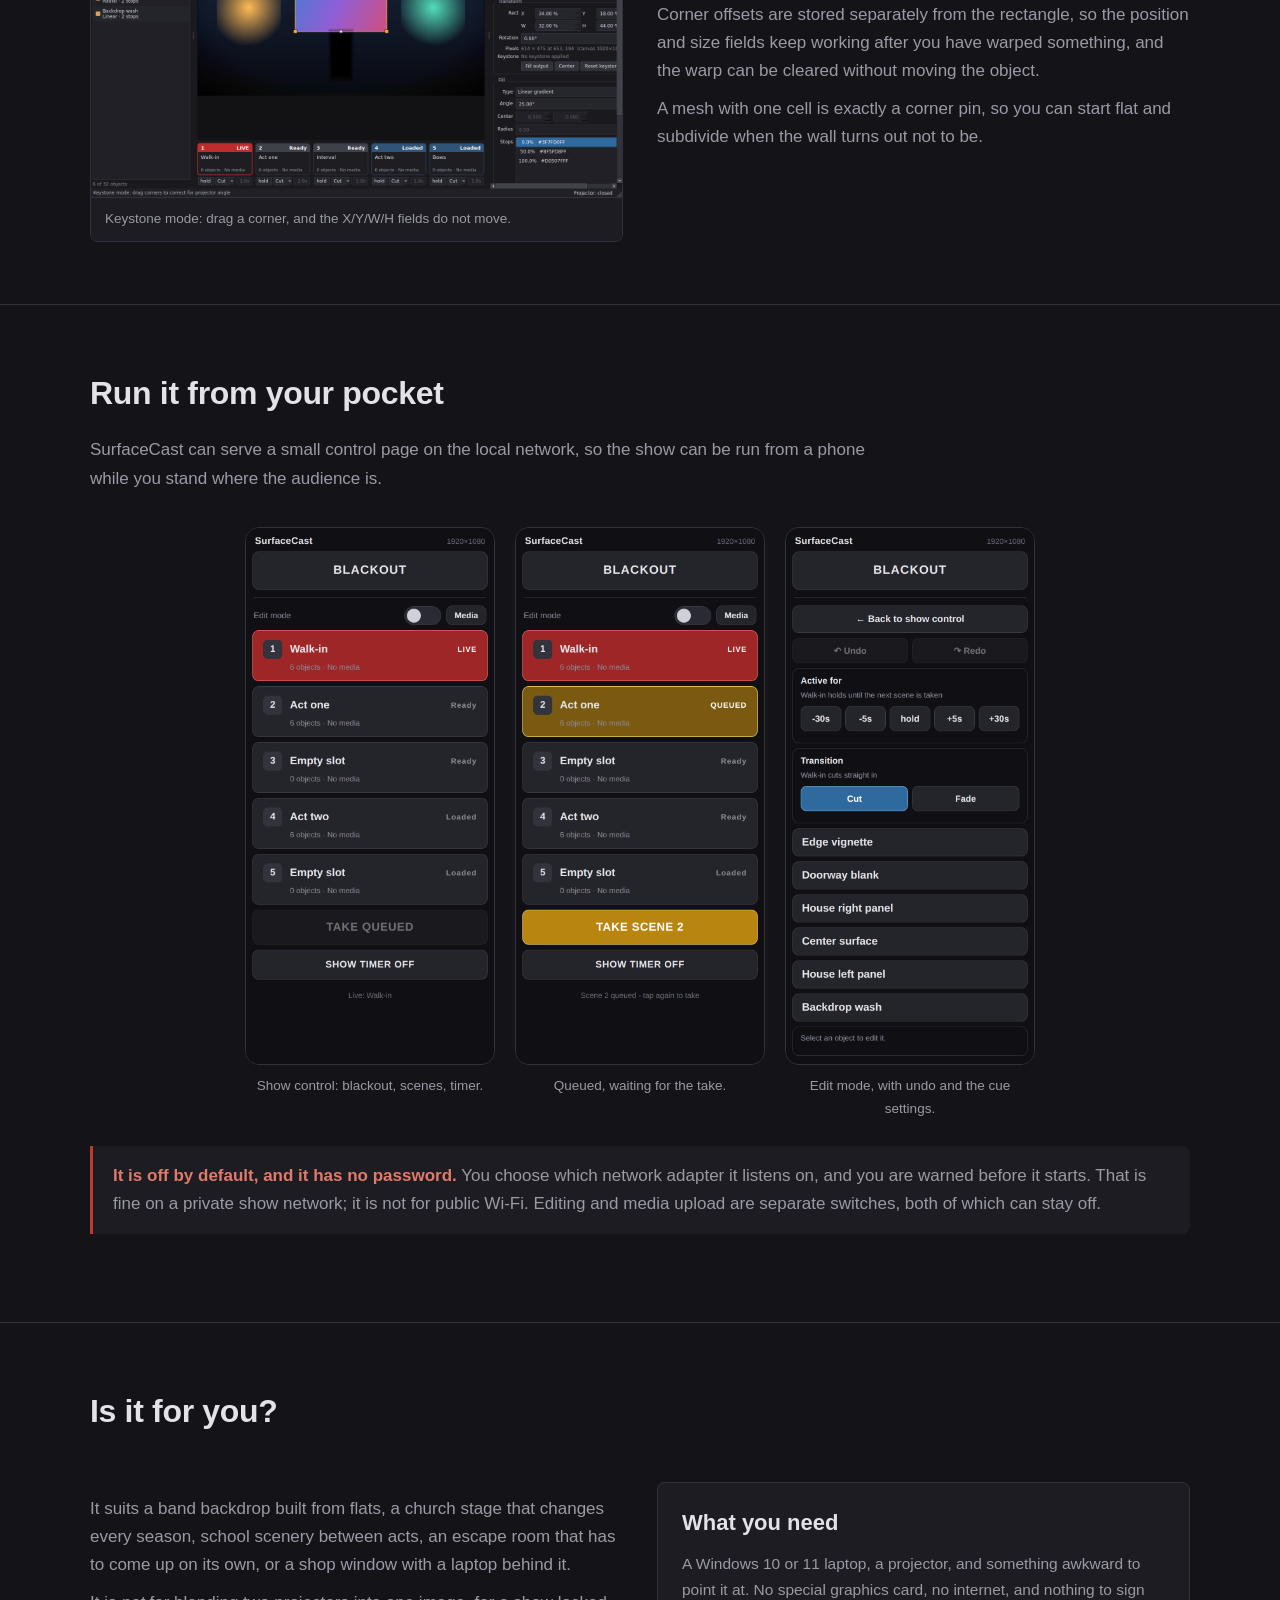
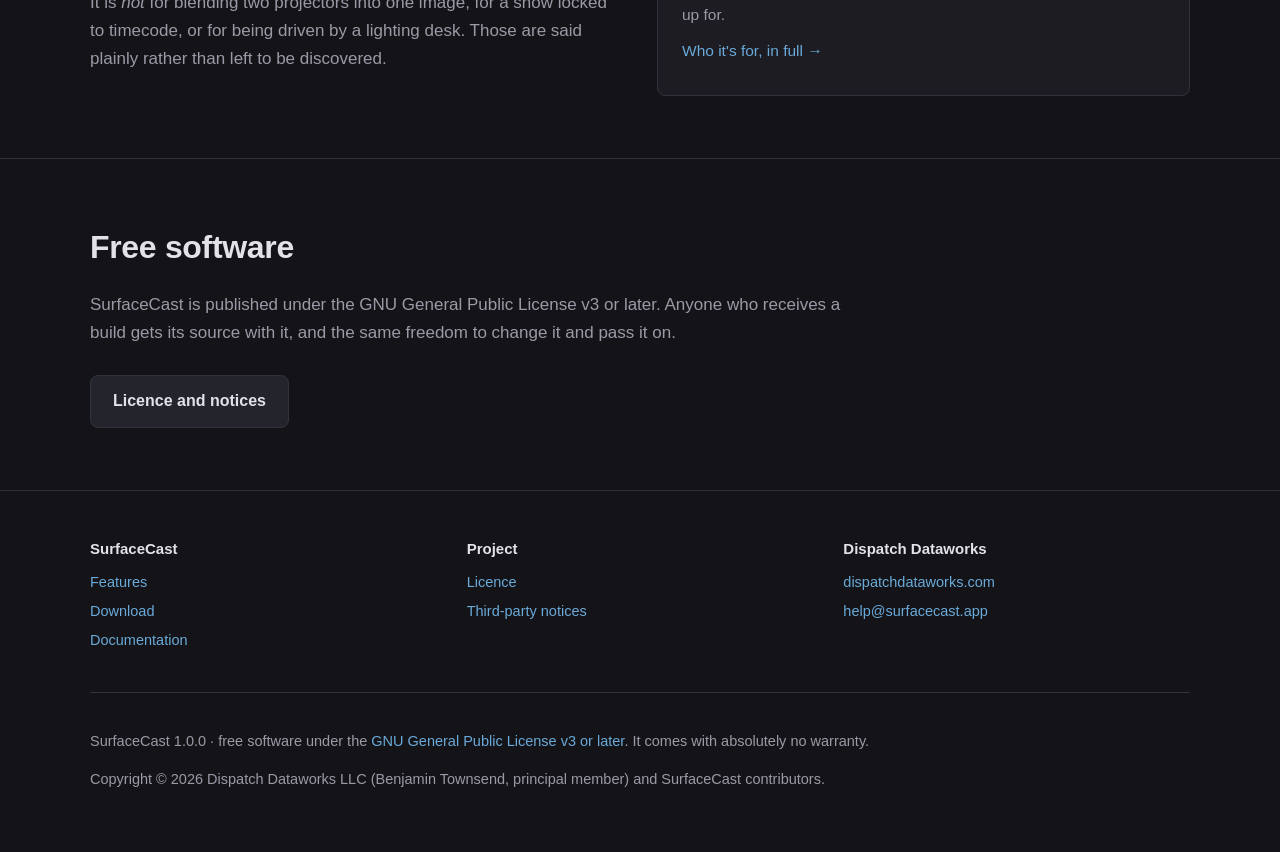
==== commit 4ea4a7c9: "Publish site from SurfaceCast 66adc55 Generated by tools/publish_site.py. Do not edit this repositor" ====
--- a/index.html
+++ b/index.html
@@ -191,7 +191,7 @@
       </div>
     </div>
     <div class="legal">
-      <p>SurfaceCast 0.1.0 &middot; free software under the
+      <p>SurfaceCast 1.0.0 &middot; free software under the
       <a href="license.html">GNU General Public License v3 or later</a>.
       It comes with absolutely no warranty.</p>
       <p>Copyright &copy; 2026 Dispatch Dataworks LLC (Benjamin Townsend, principal member) and SurfaceCast contributors.</p>
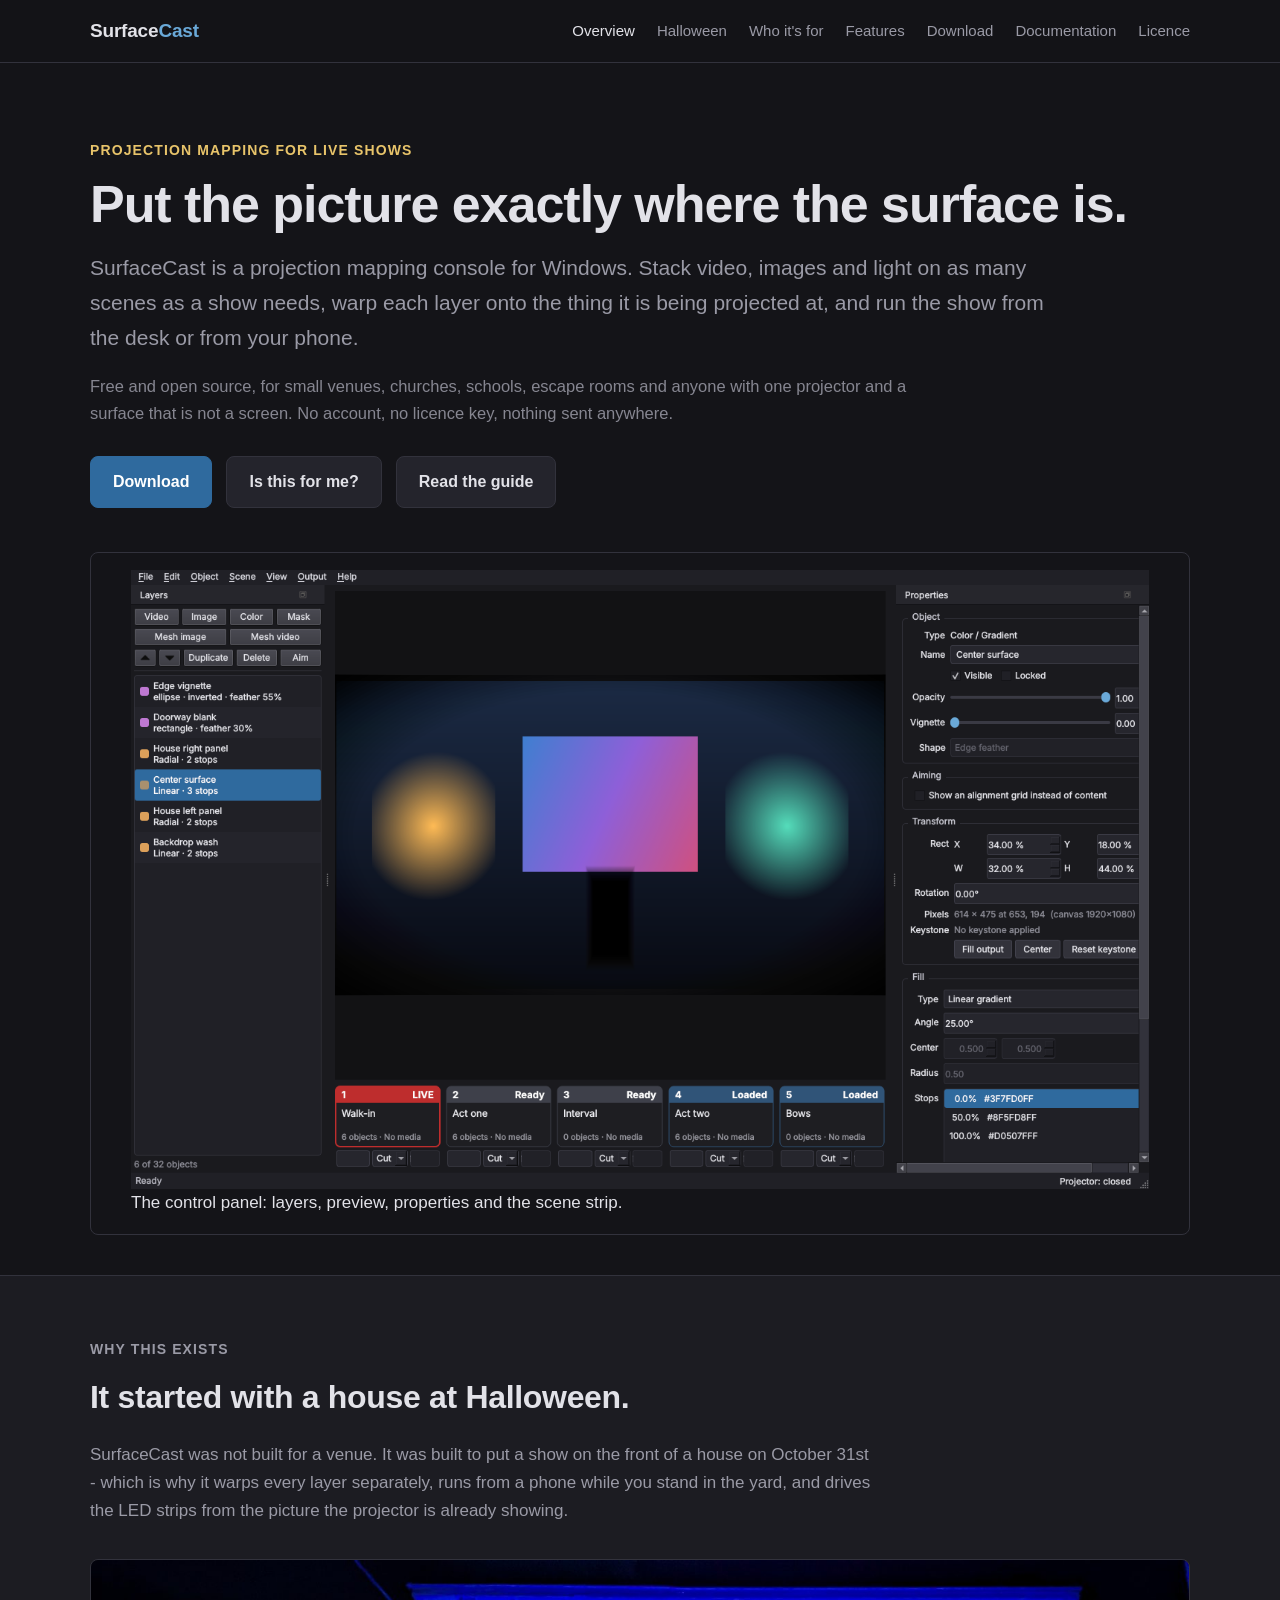
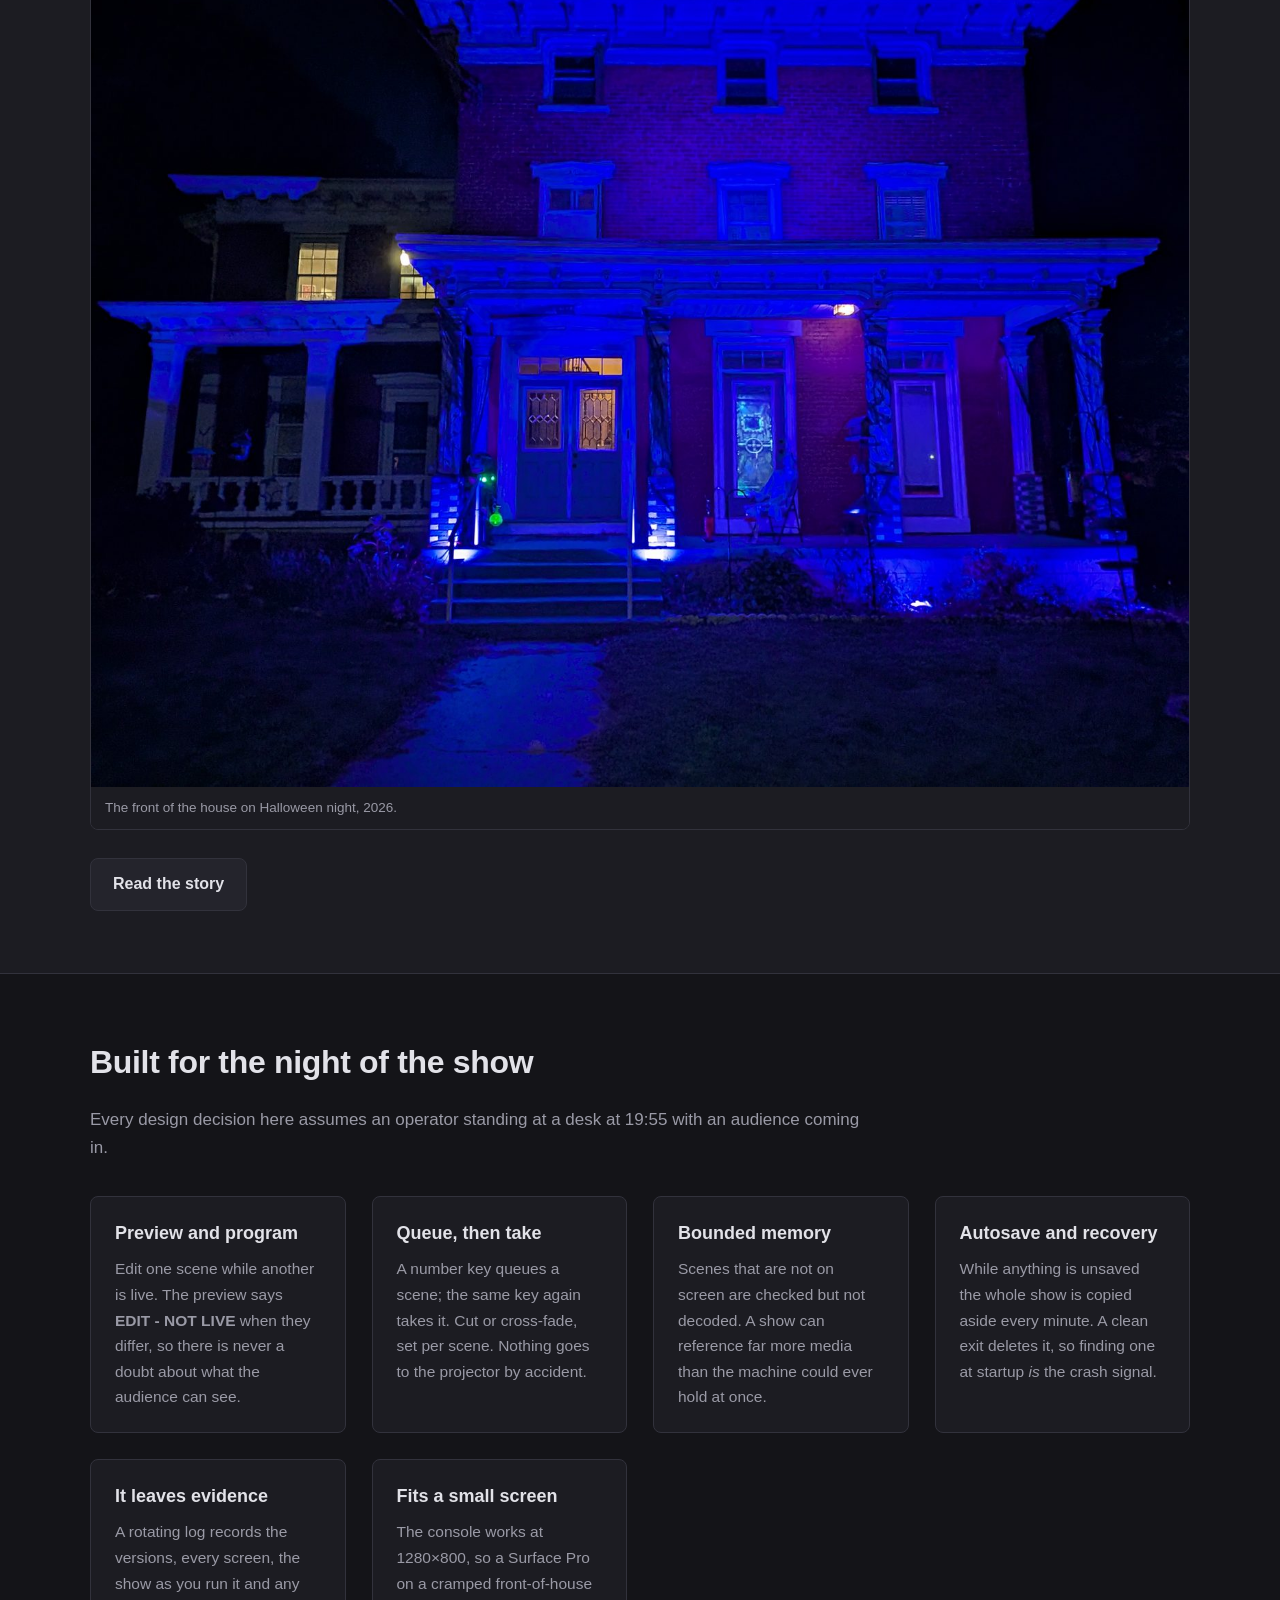
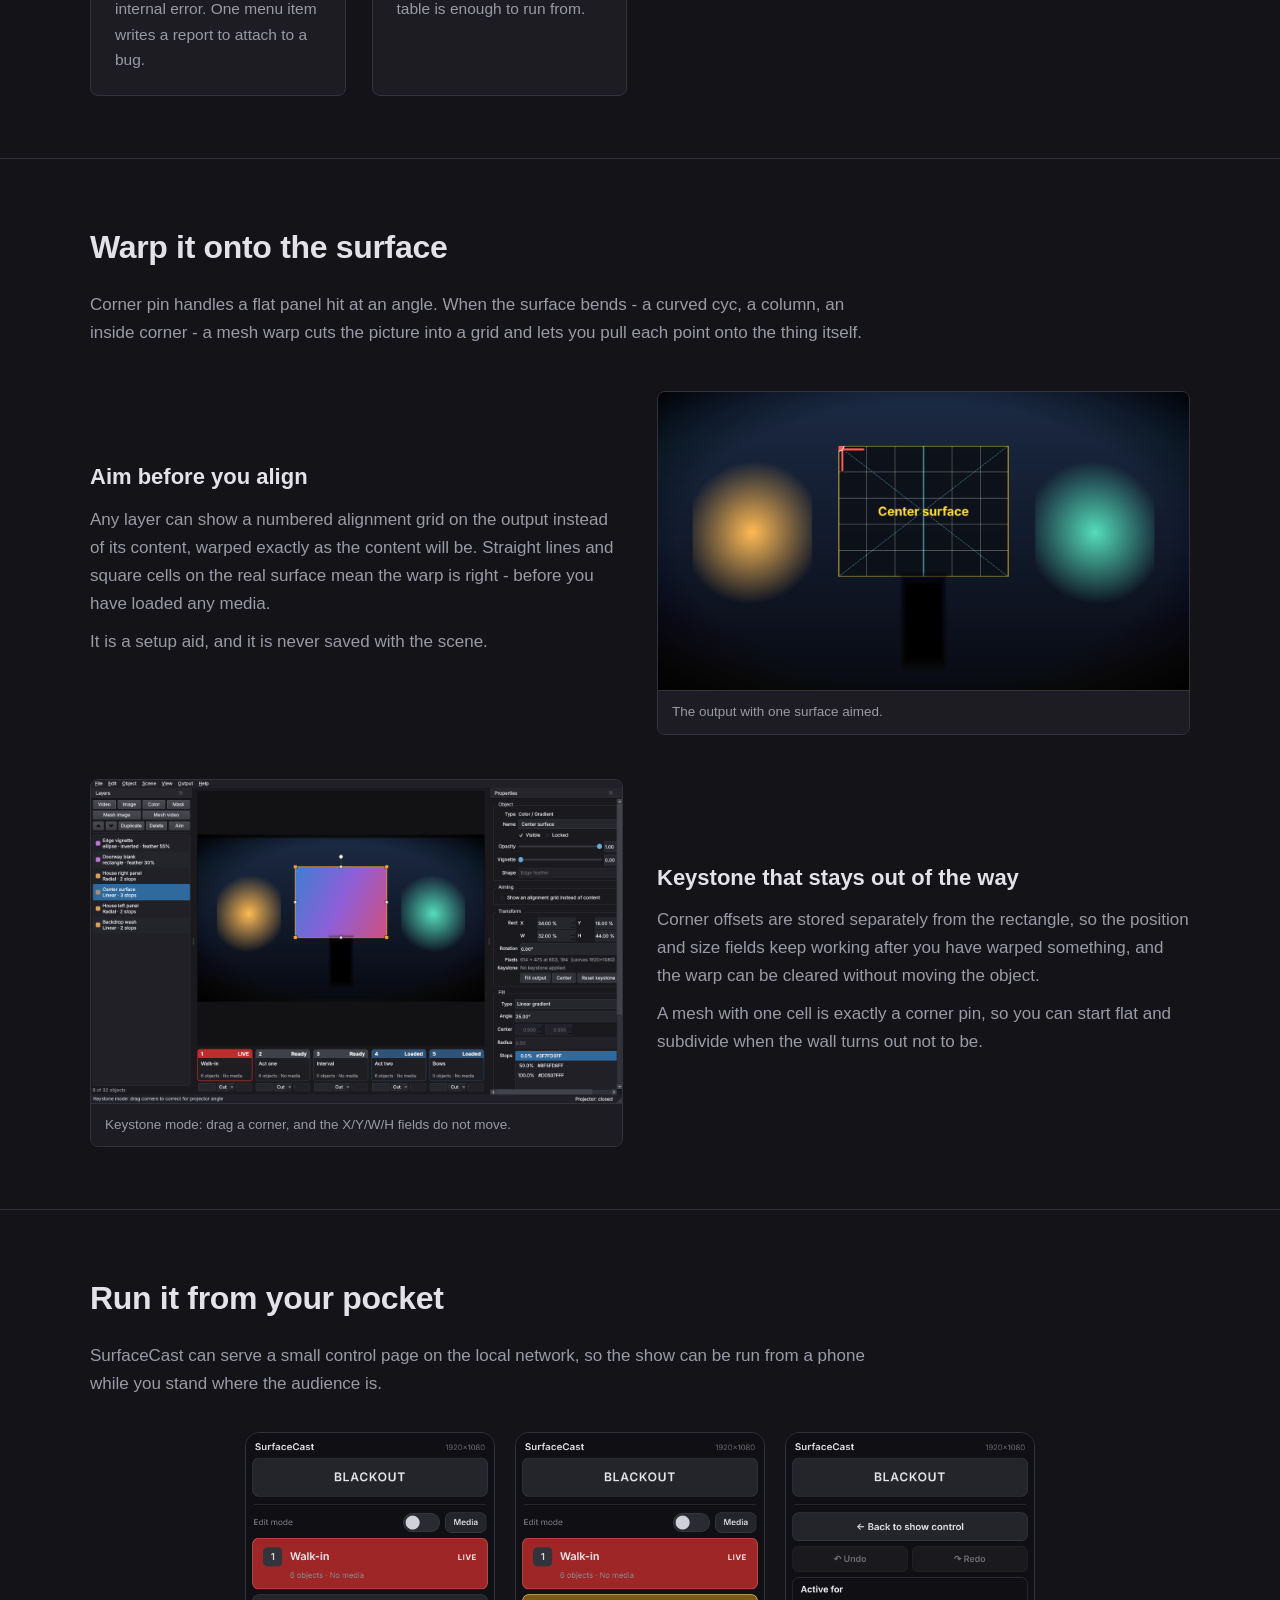
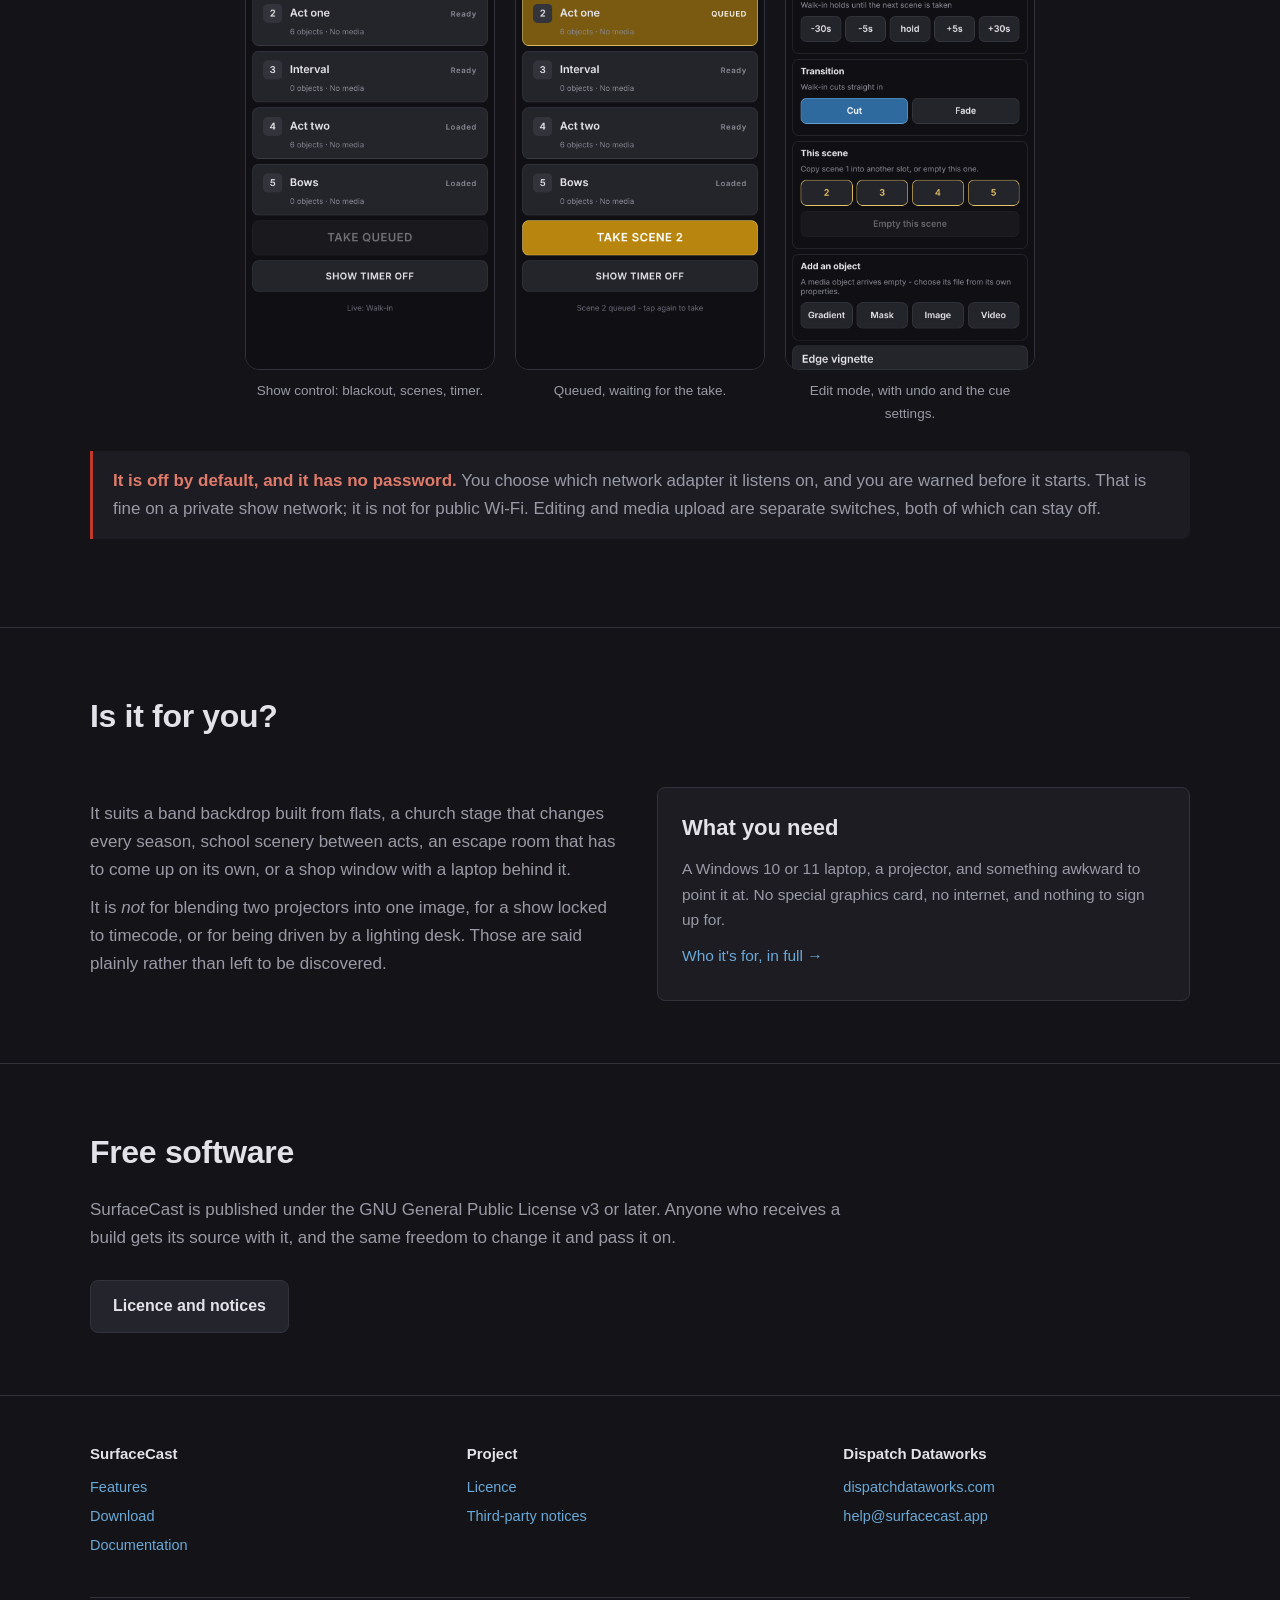
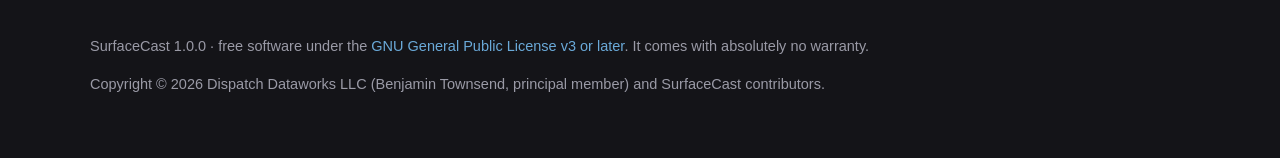
==== commit f5c0c126: "Publish site from SurfaceCast cbe6c1a Generated by tools/publish_site.py. Do not edit this repositor" ====
--- a/index.html
+++ b/index.html
@@ -47,7 +47,7 @@
     front of a house on October 31st - which is why it warps every
     layer separately, runs from a phone while you stand in the yard, and drives
     the LED strips from the picture the projector is already showing.</p>
-    
+    <div class="grid grid-2 demo-stills"><figure><img src="assets/demo/01-facade-blue.jpg" alt="The front of the house on Halloween night, 2026." loading="lazy" width="1600"><figcaption>The front of the house on Halloween night, 2026.</figcaption></figure></div>
     <div class="btn-row"><a class="btn" href="halloween.html">Read the story</a></div>
   </div>
 </section>
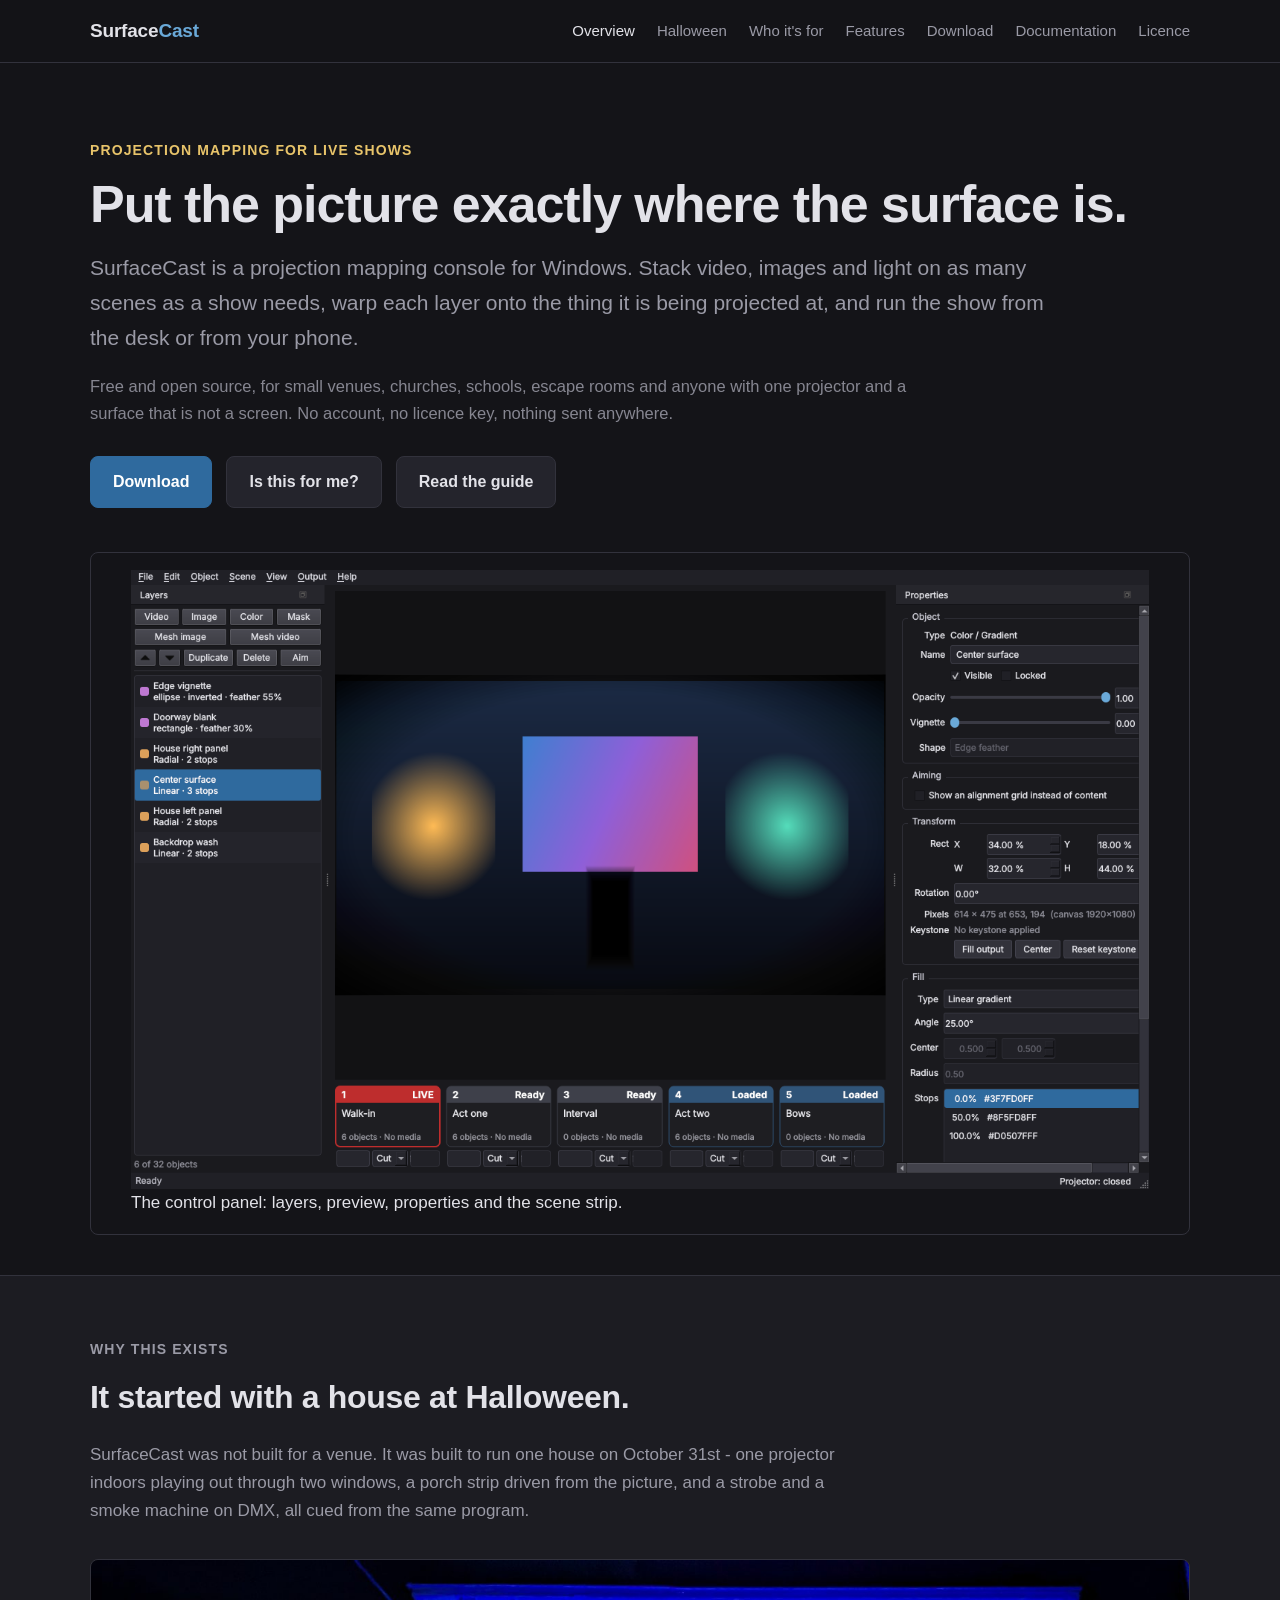
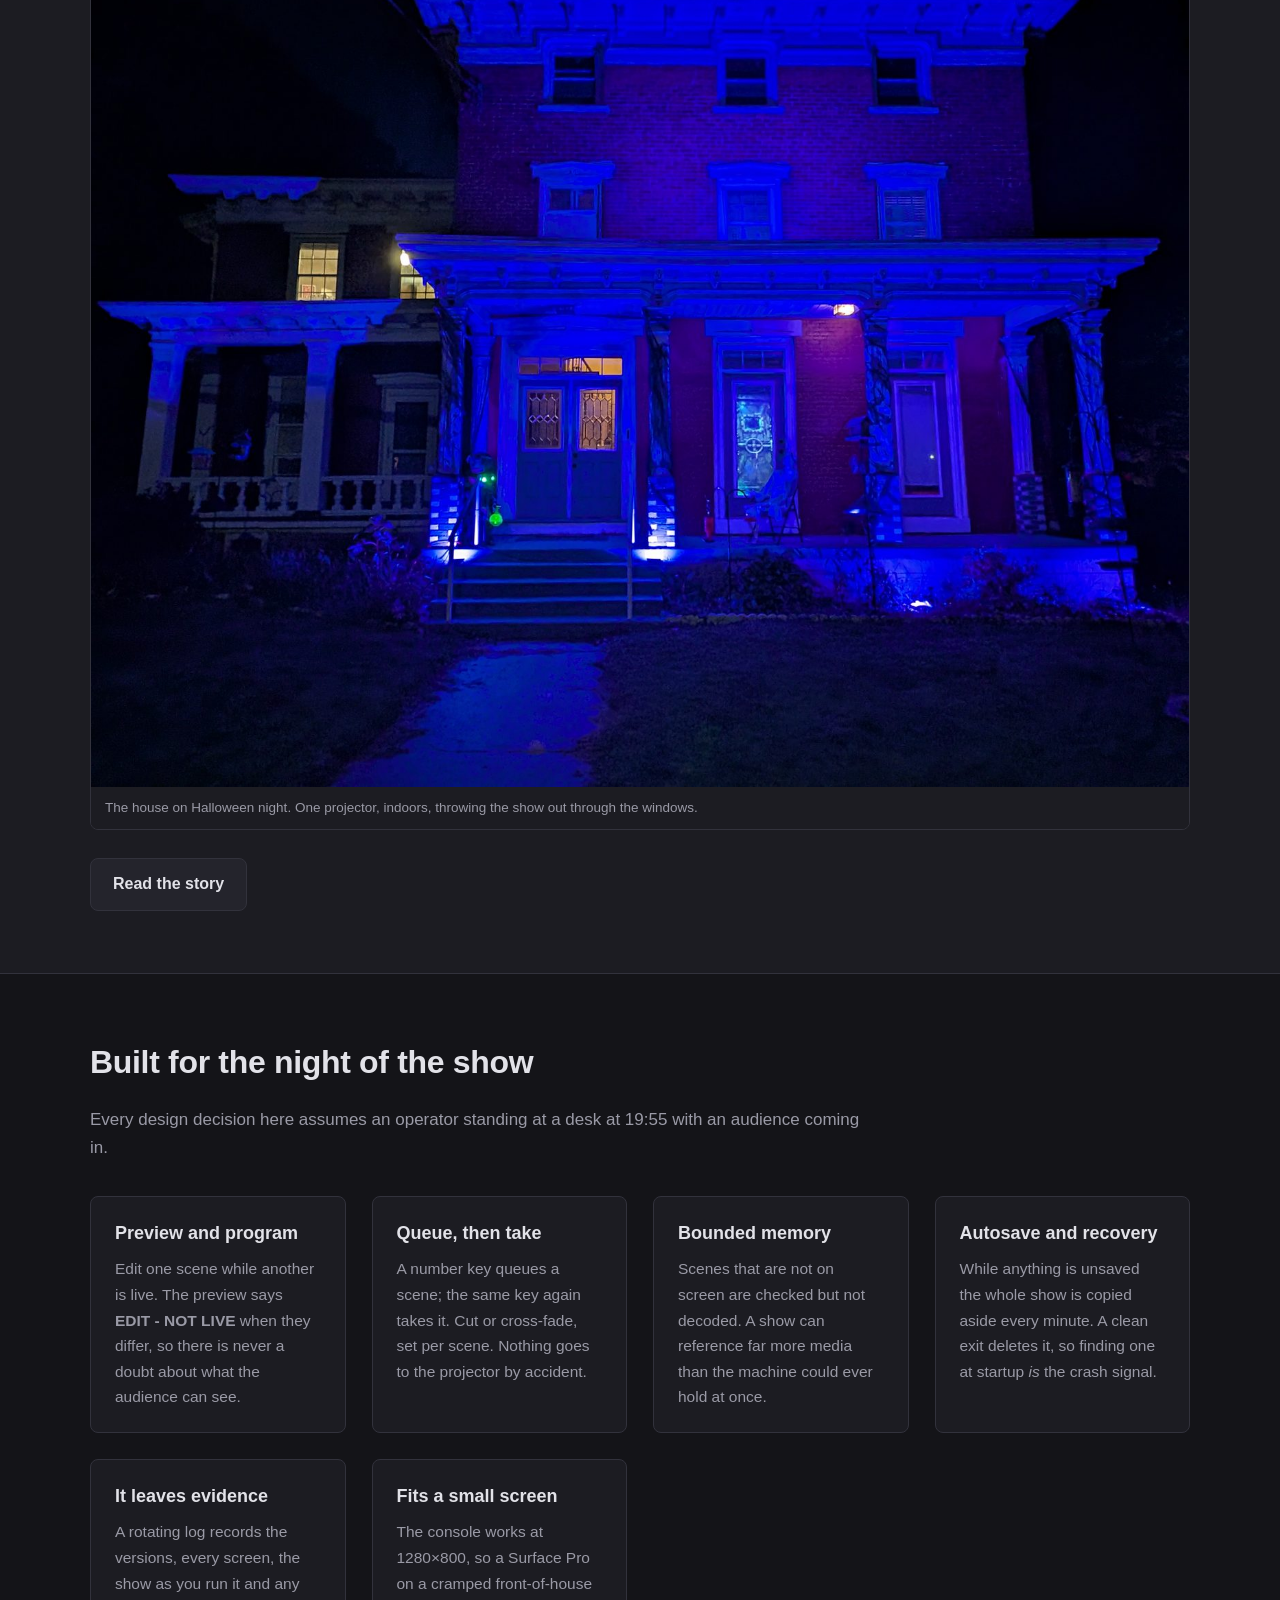
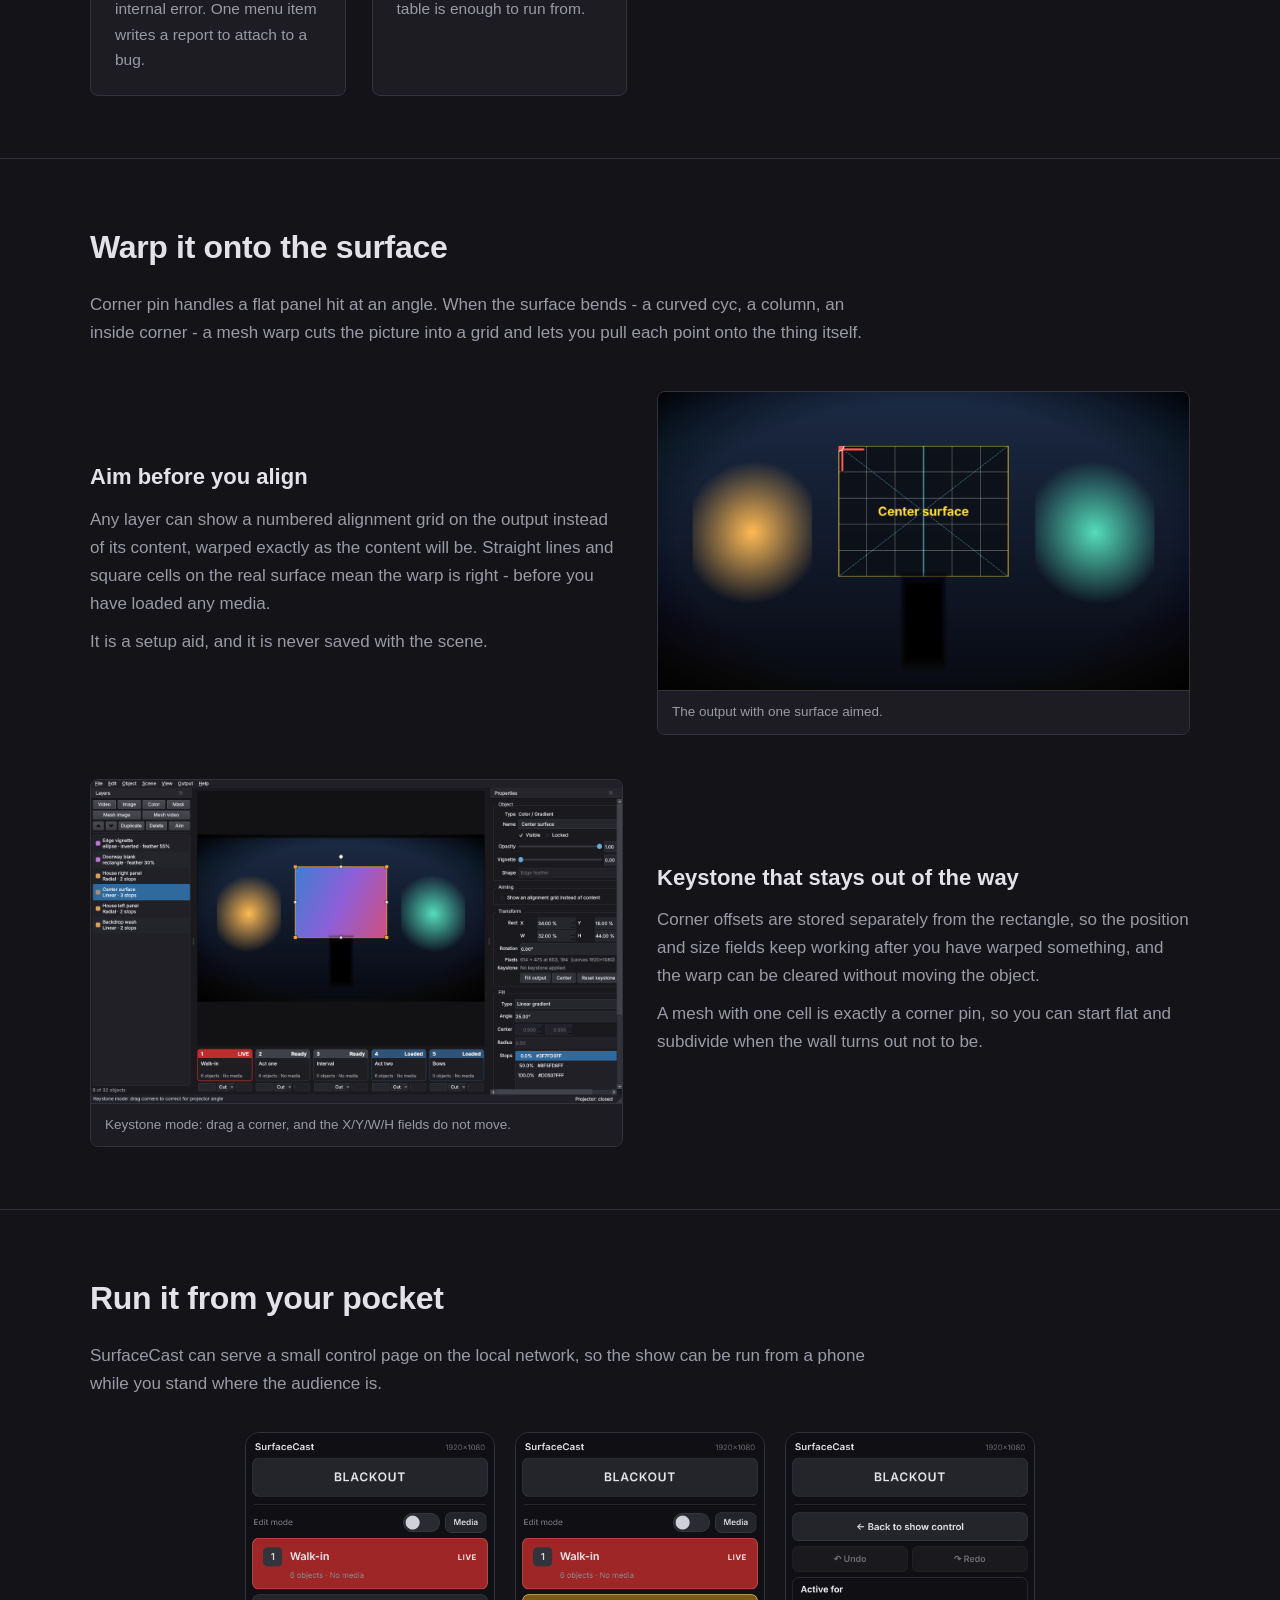
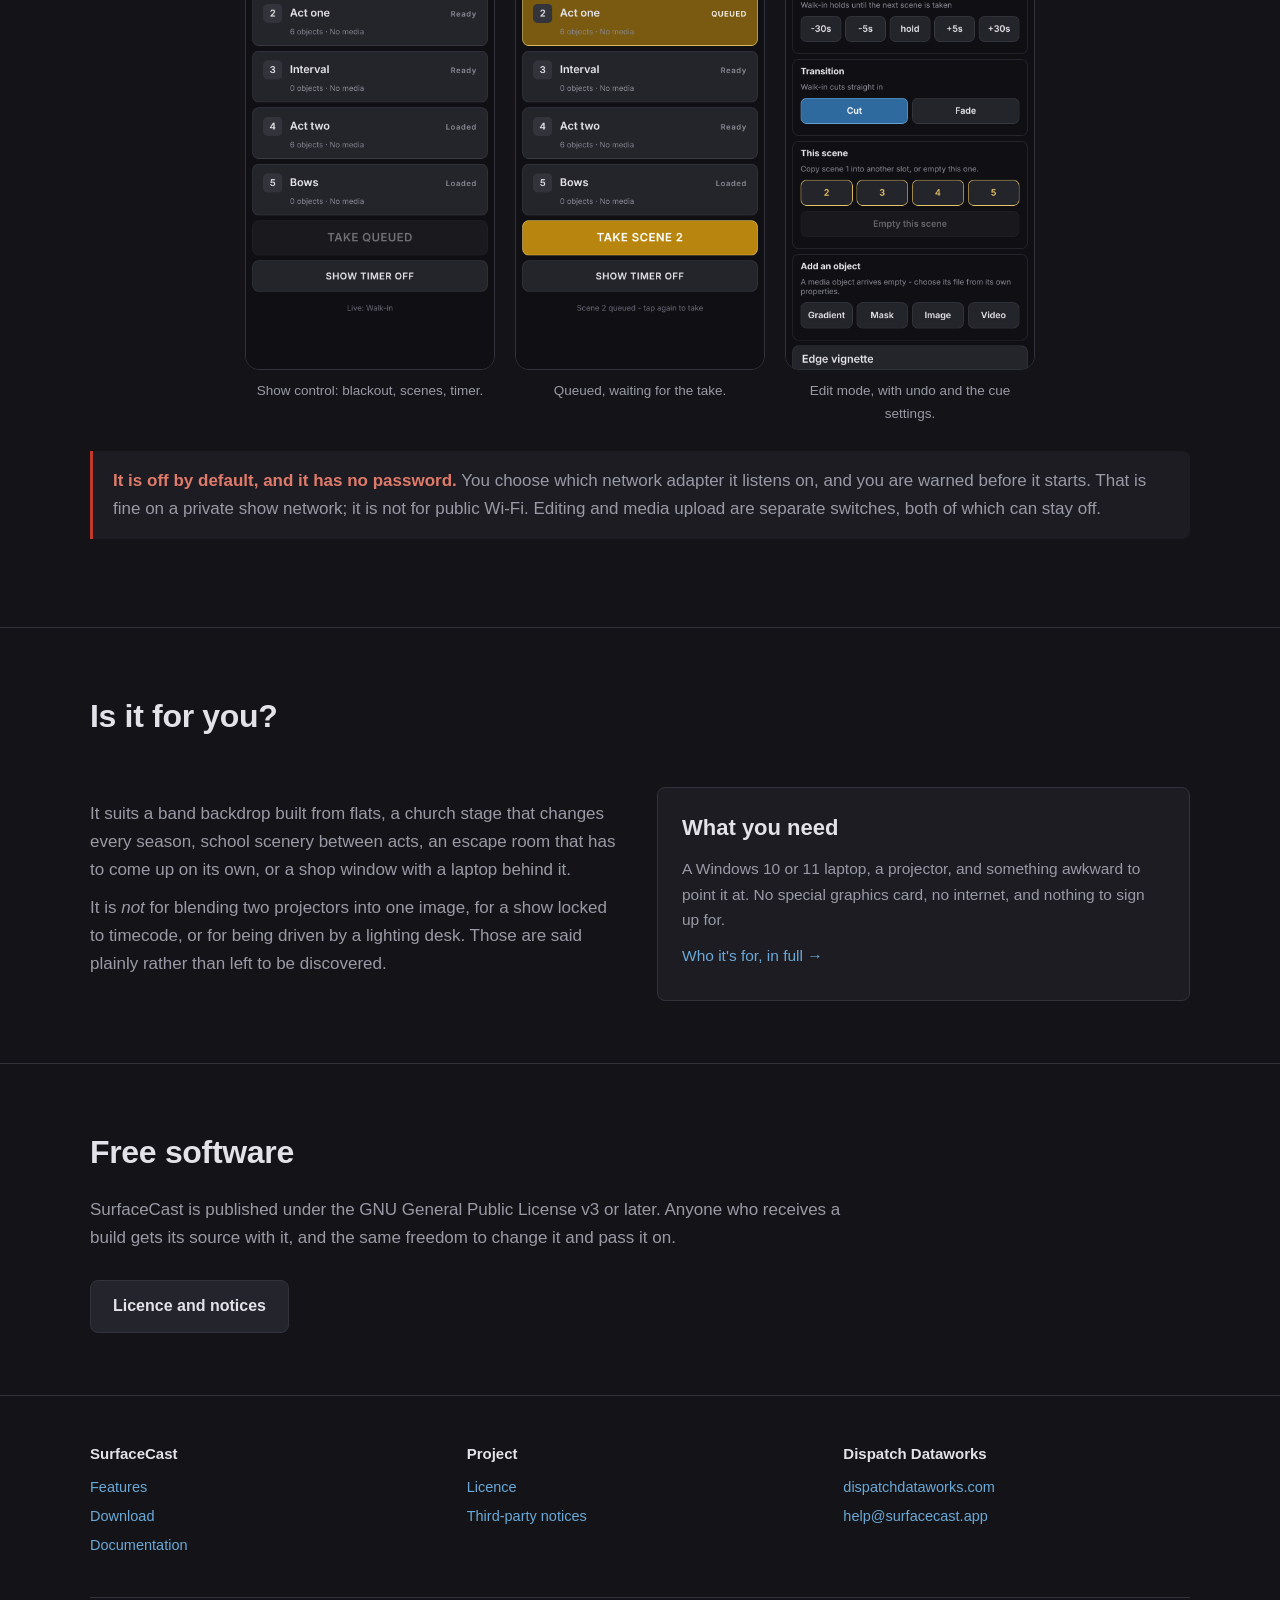
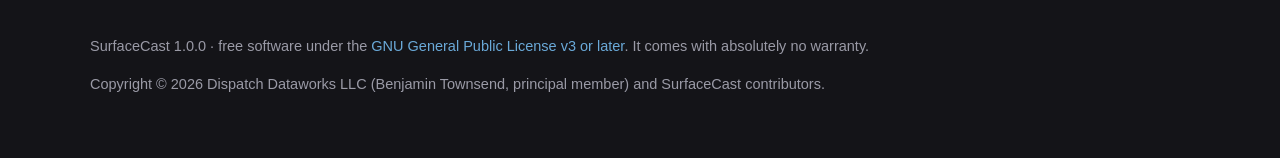
==== commit b0c2425a: "Publish site from SurfaceCast c6c6bea Generated by tools/publish_site.py. Do not edit this repositor" ====
--- a/index.html
+++ b/index.html
@@ -43,11 +43,11 @@
   <div class="wrap">
     <p class="eyebrow">Why this exists</p>
     <h2>It started with a house at Halloween.</h2>
-    <p>SurfaceCast was not built for a venue. It was built to put a show on the
-    front of a house on October 31st - which is why it warps every
-    layer separately, runs from a phone while you stand in the yard, and drives
-    the LED strips from the picture the projector is already showing.</p>
-    <div class="grid grid-2 demo-stills"><figure><img src="assets/demo/01-facade-blue.jpg" alt="The front of the house on Halloween night, 2026." loading="lazy" width="1600"><figcaption>The front of the house on Halloween night, 2026.</figcaption></figure></div>
+    <p>SurfaceCast was not built for a venue. It was built to run one house on
+    October 31st - one projector indoors playing out through two windows, a porch
+    strip driven from the picture, and a strobe and a smoke machine on DMX, all
+    cued from the same program.</p>
+    <div class="grid grid-2 demo-stills"><figure><img src="assets/demo/01-facade-blue.jpg" alt="The house on Halloween night. One projector, indoors, throwing the show out through the windows." loading="lazy" width="1600"><figcaption>The house on Halloween night. One projector, indoors, throwing the show out through the windows.</figcaption></figure></div>
     <div class="btn-row"><a class="btn" href="halloween.html">Read the story</a></div>
   </div>
 </section>
